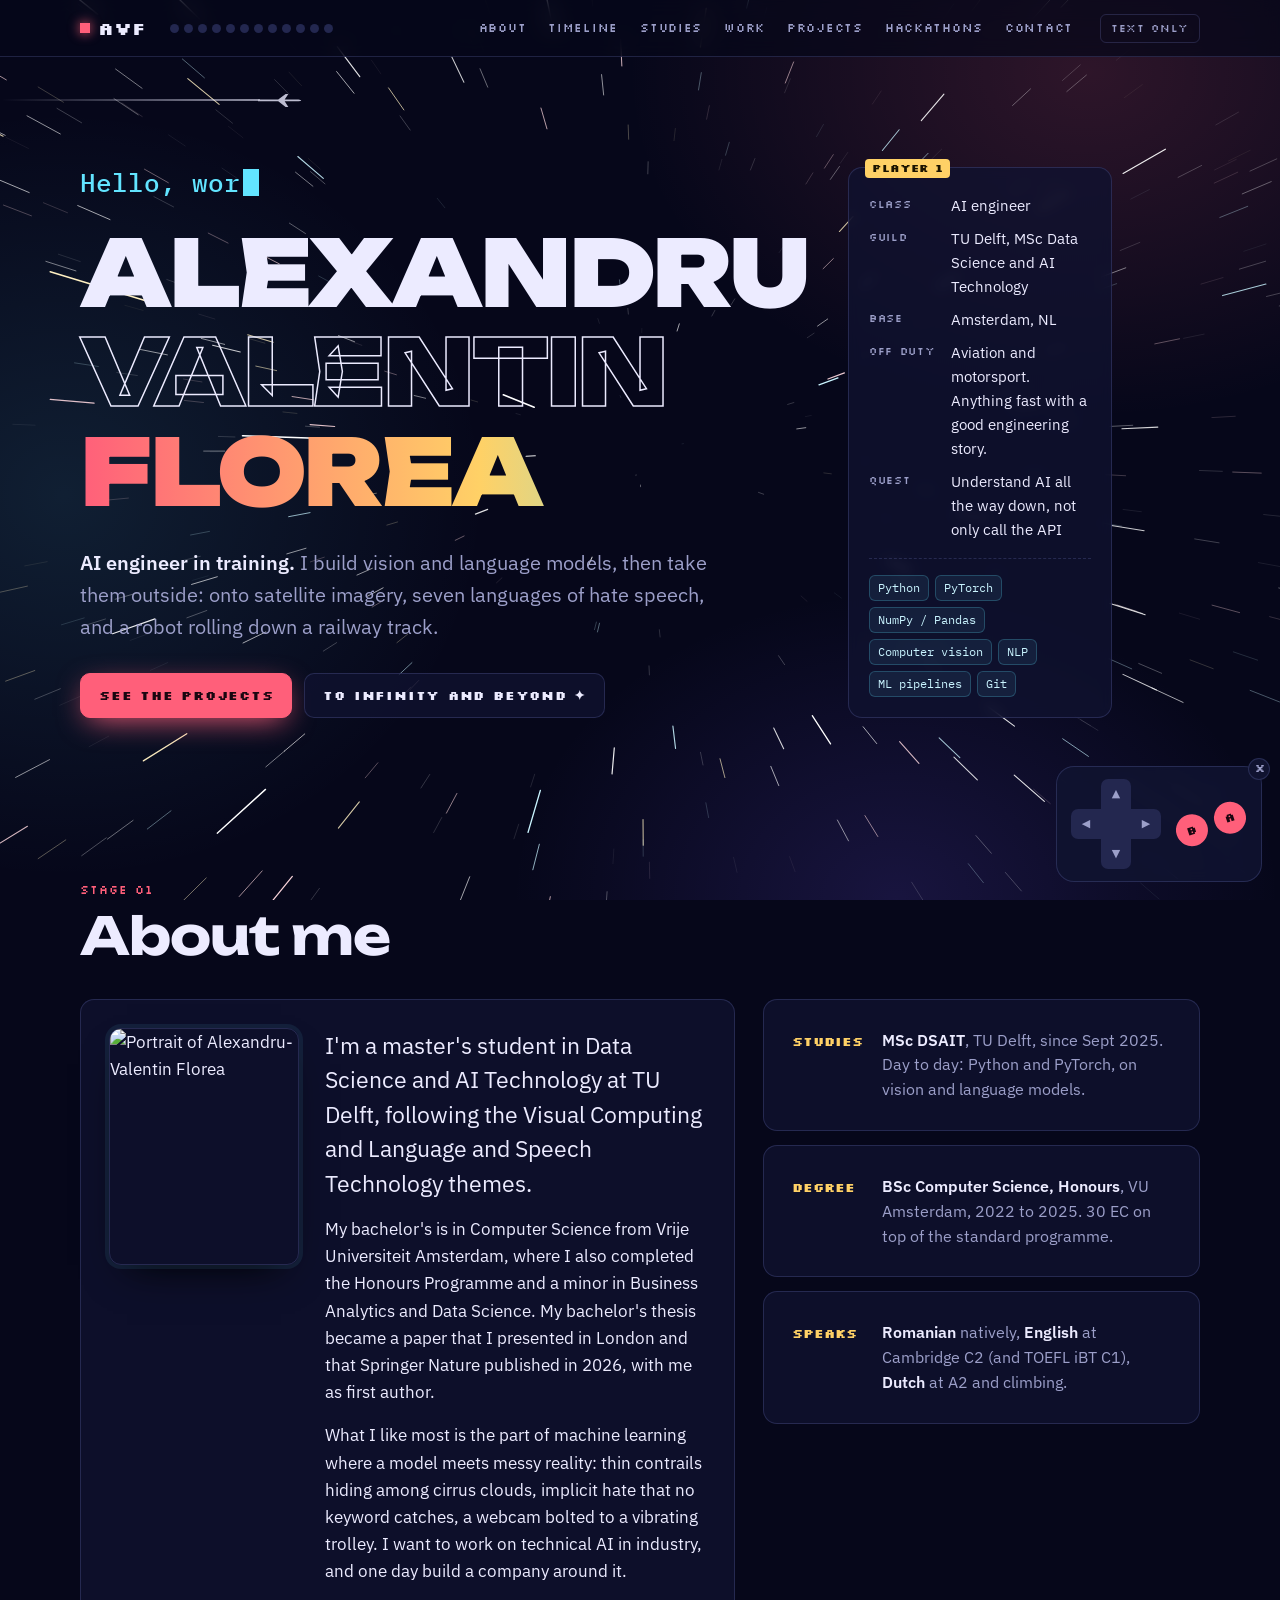
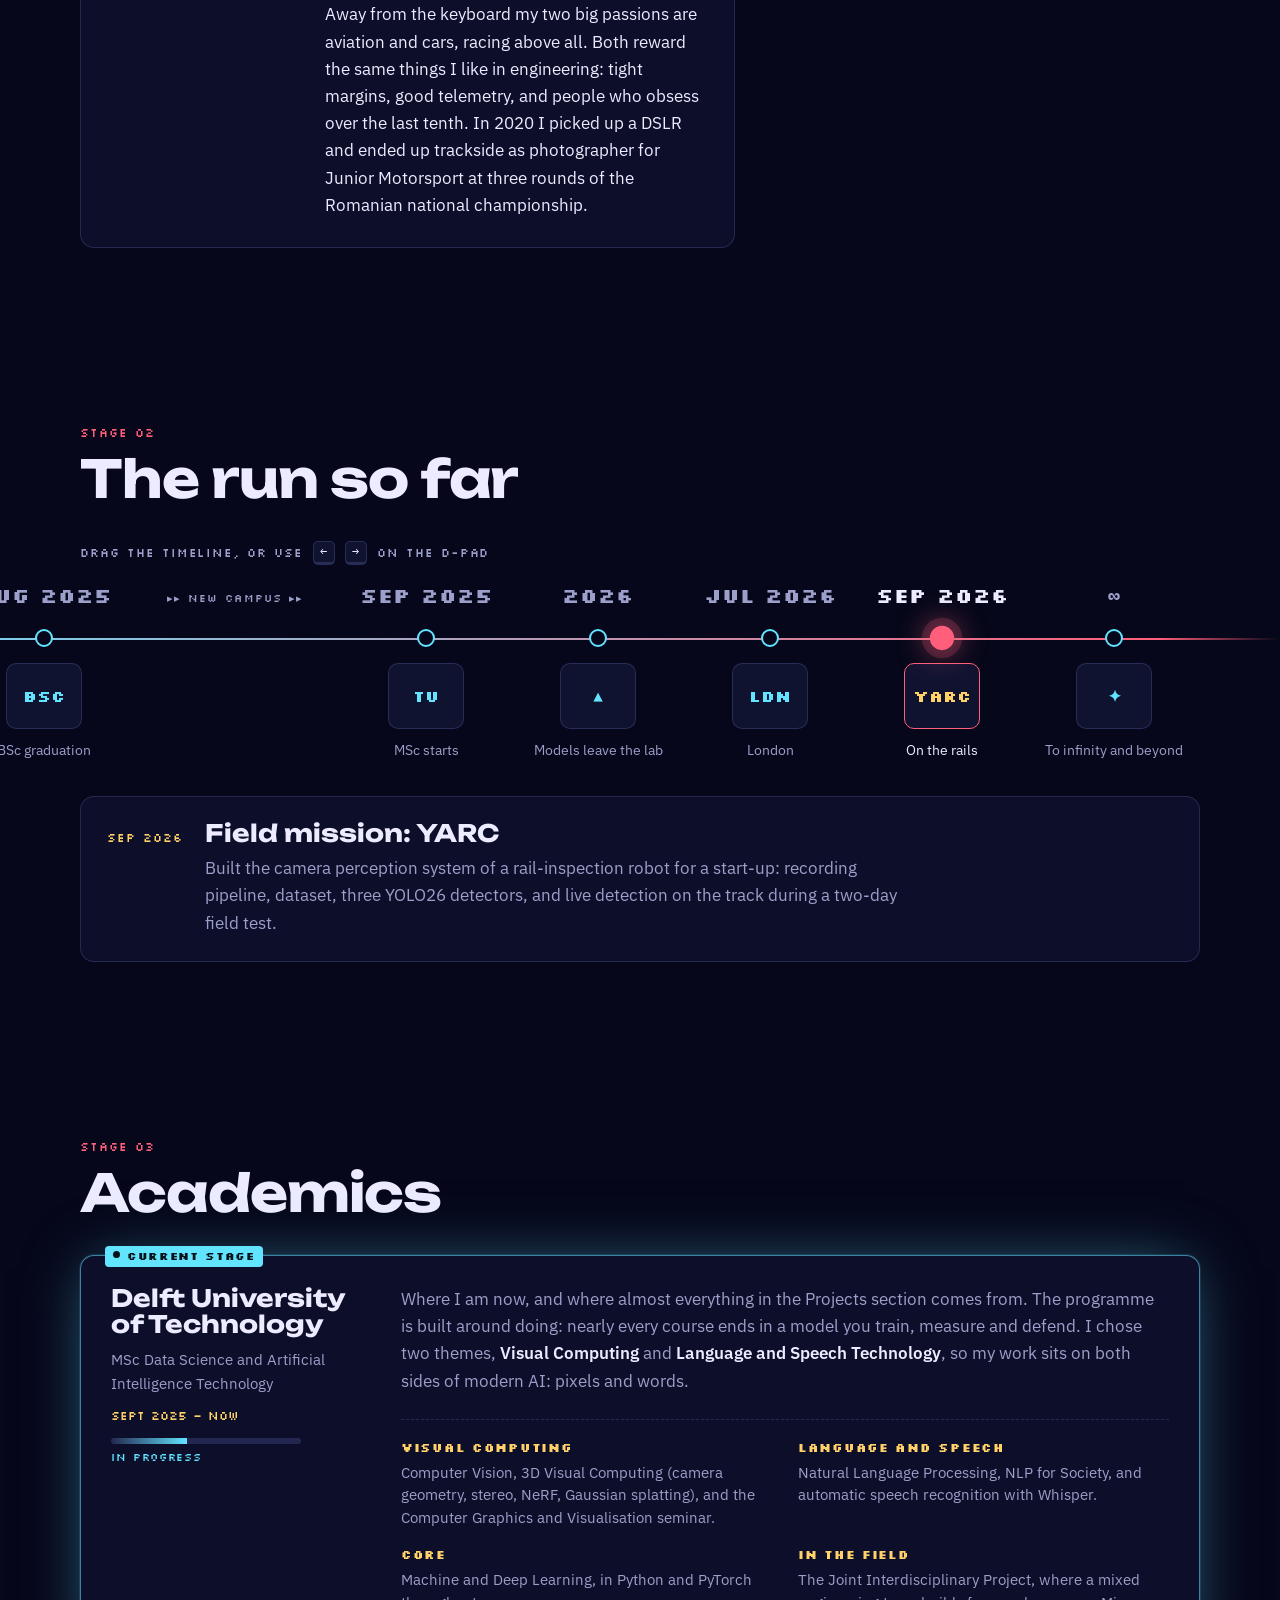
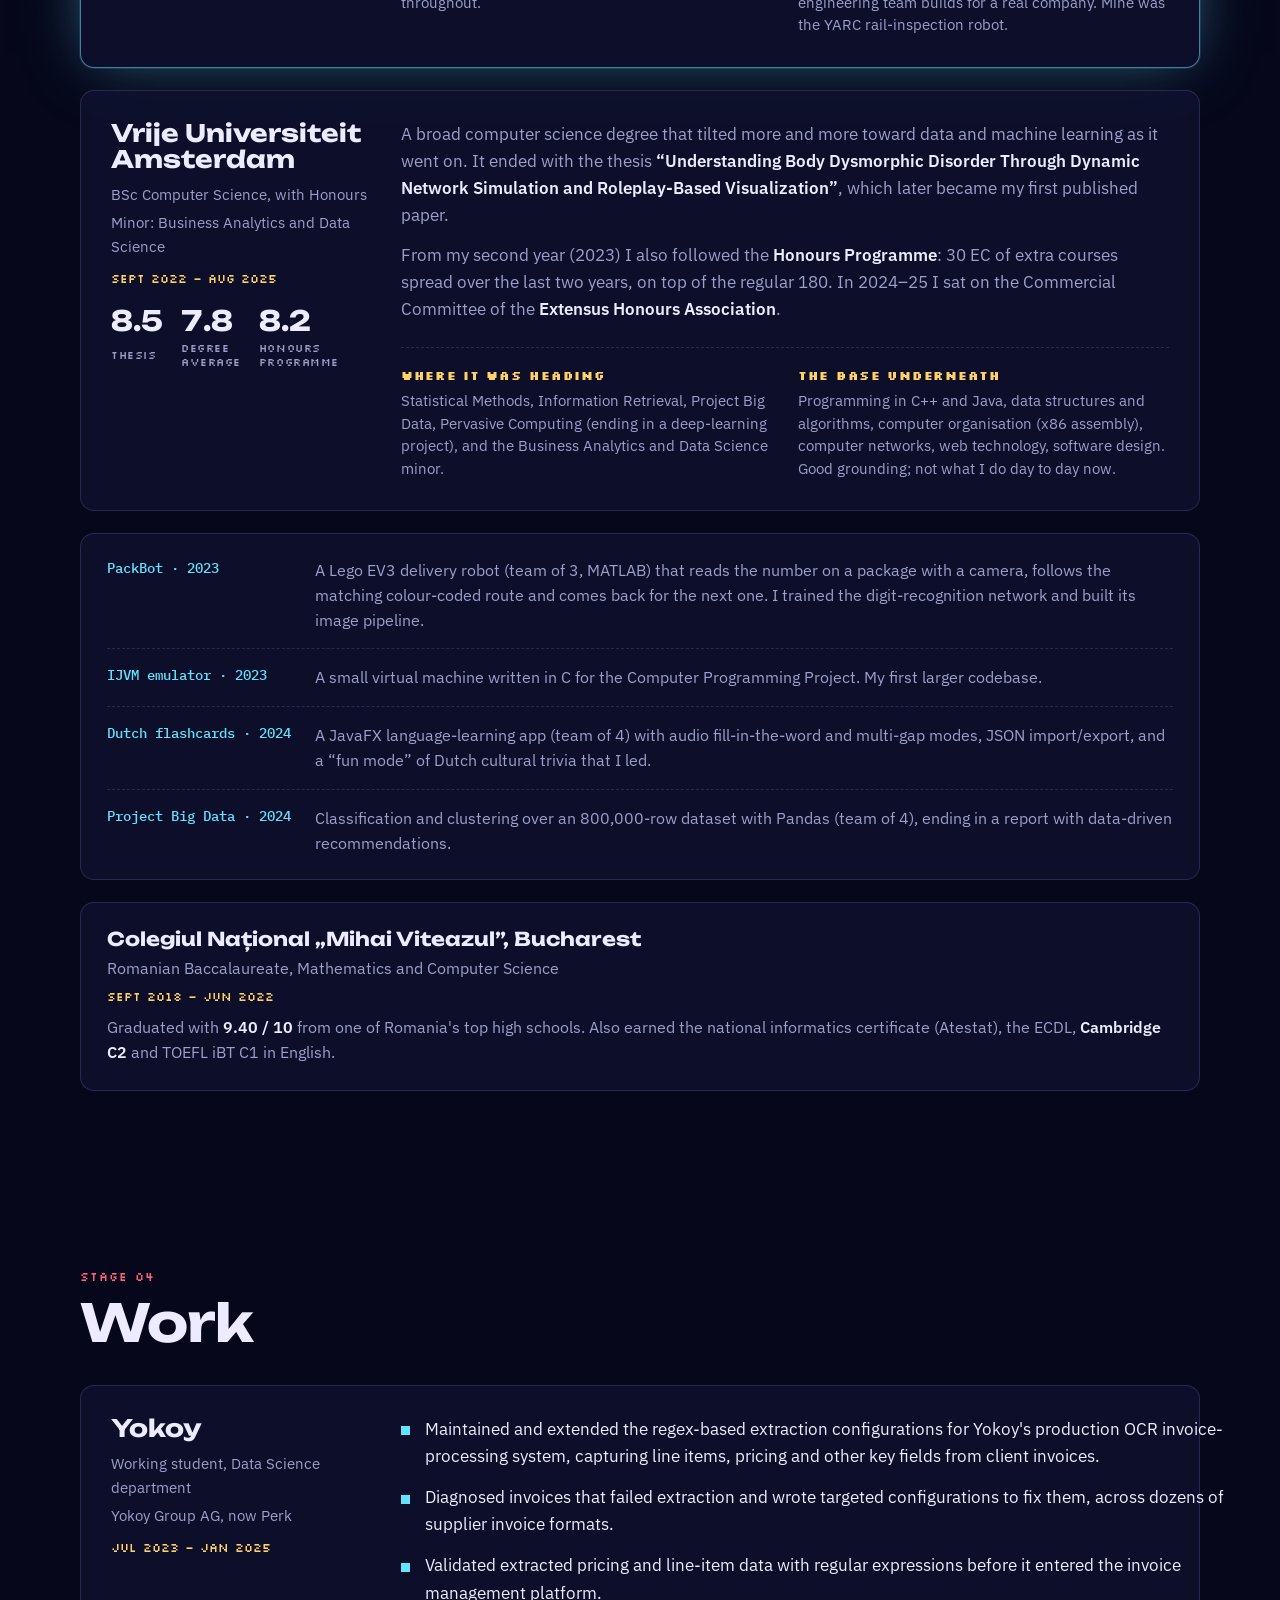
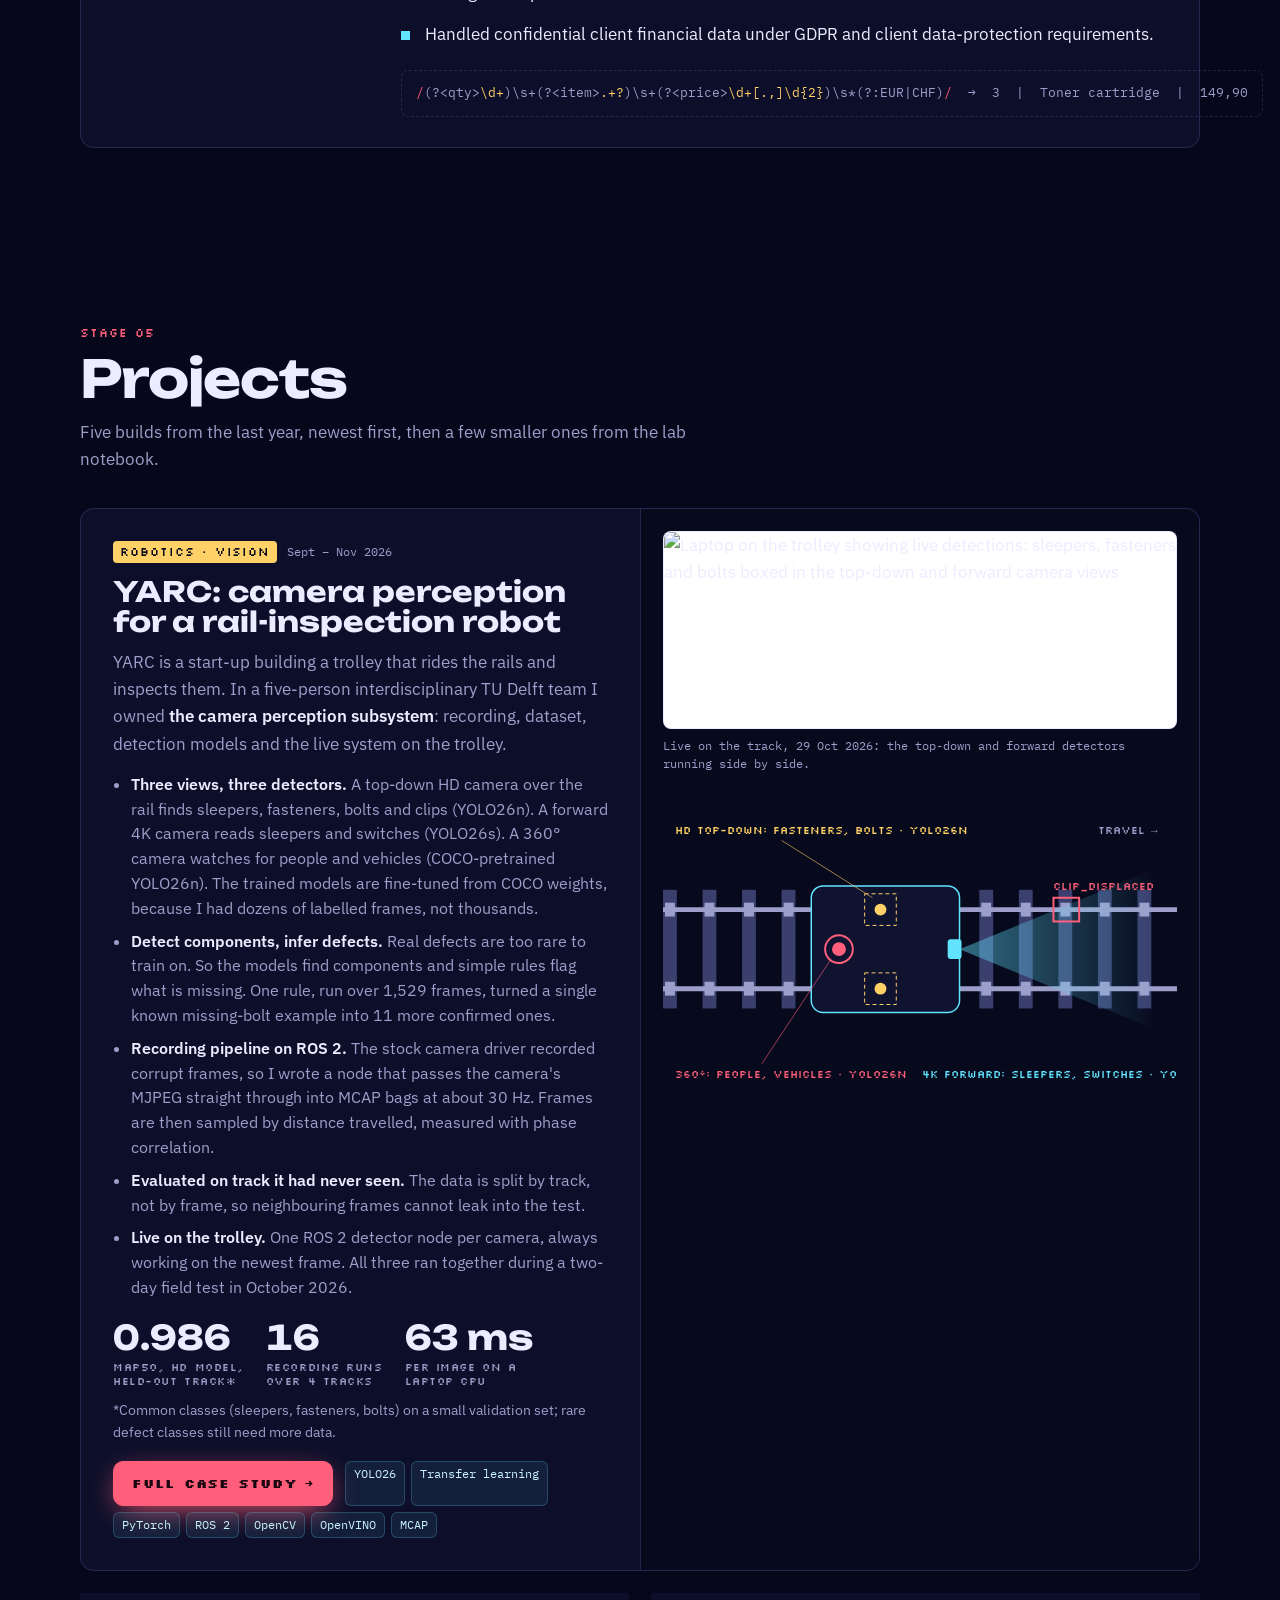
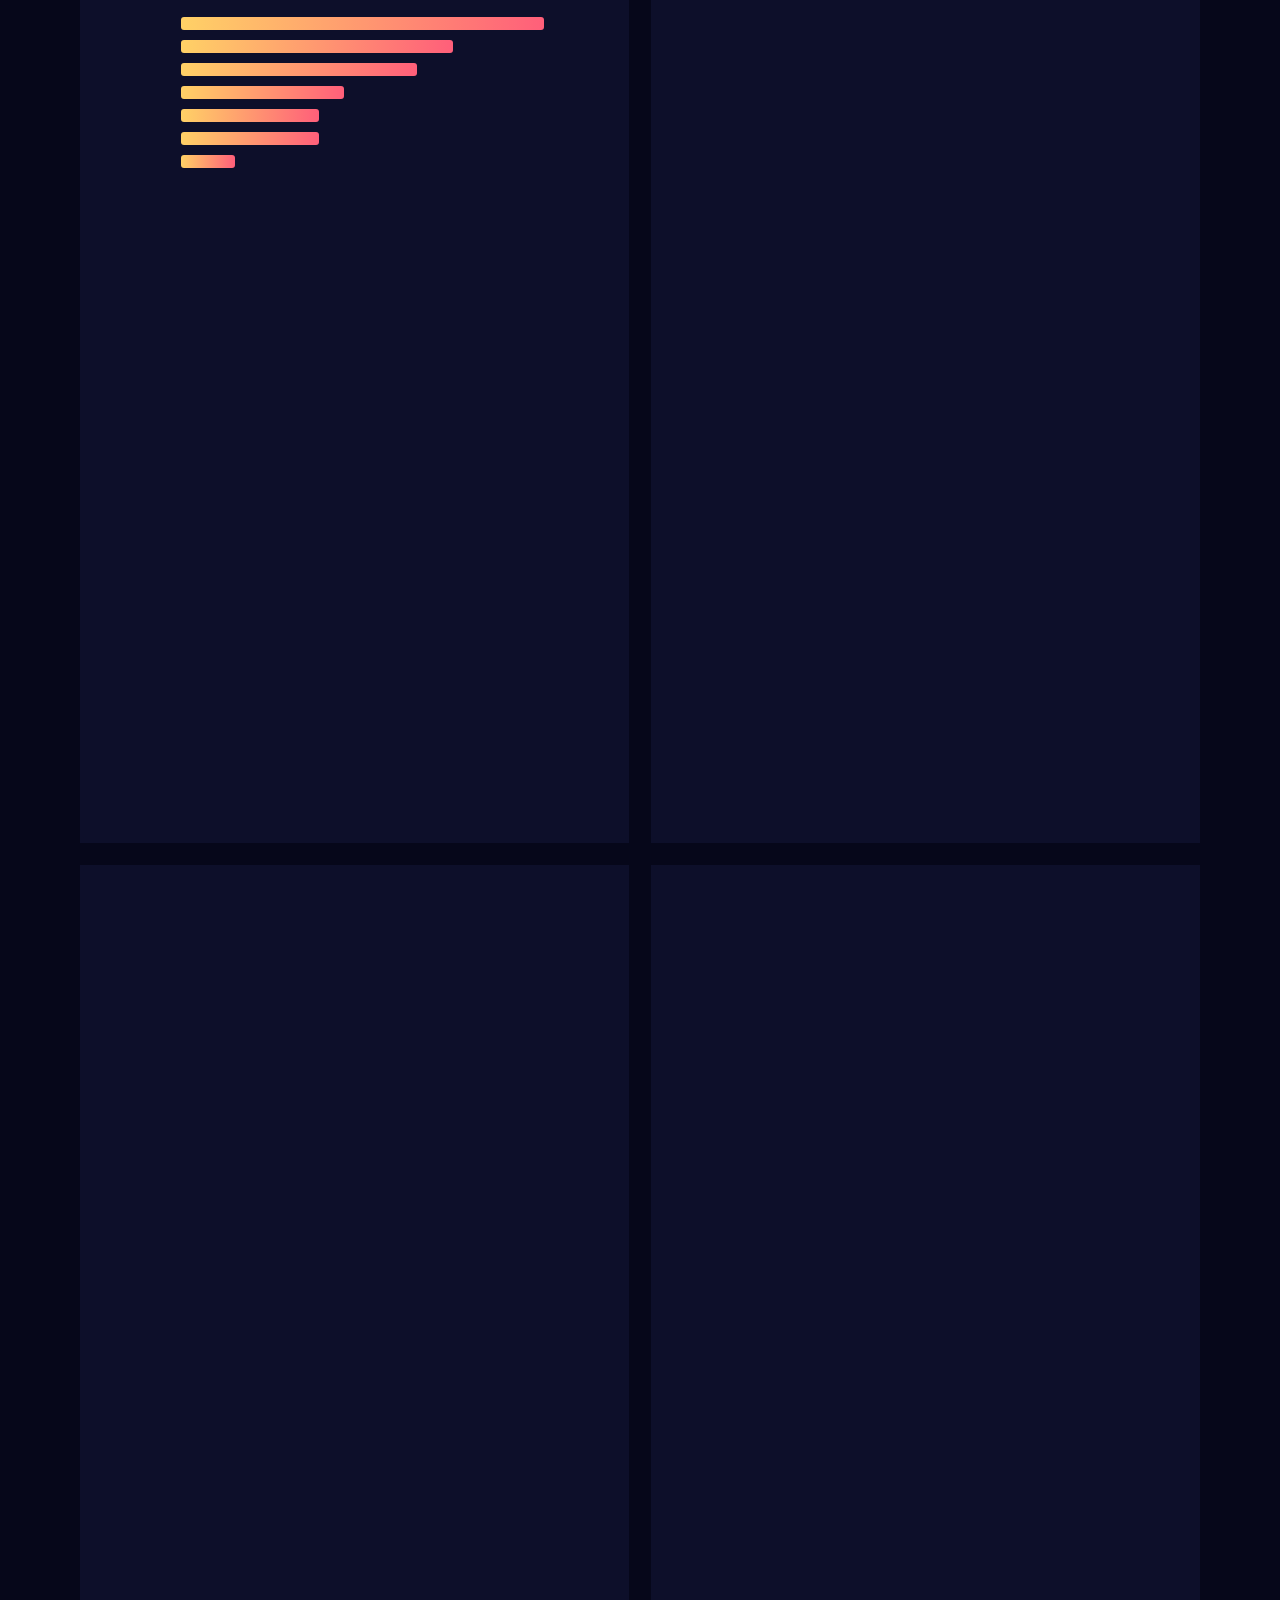
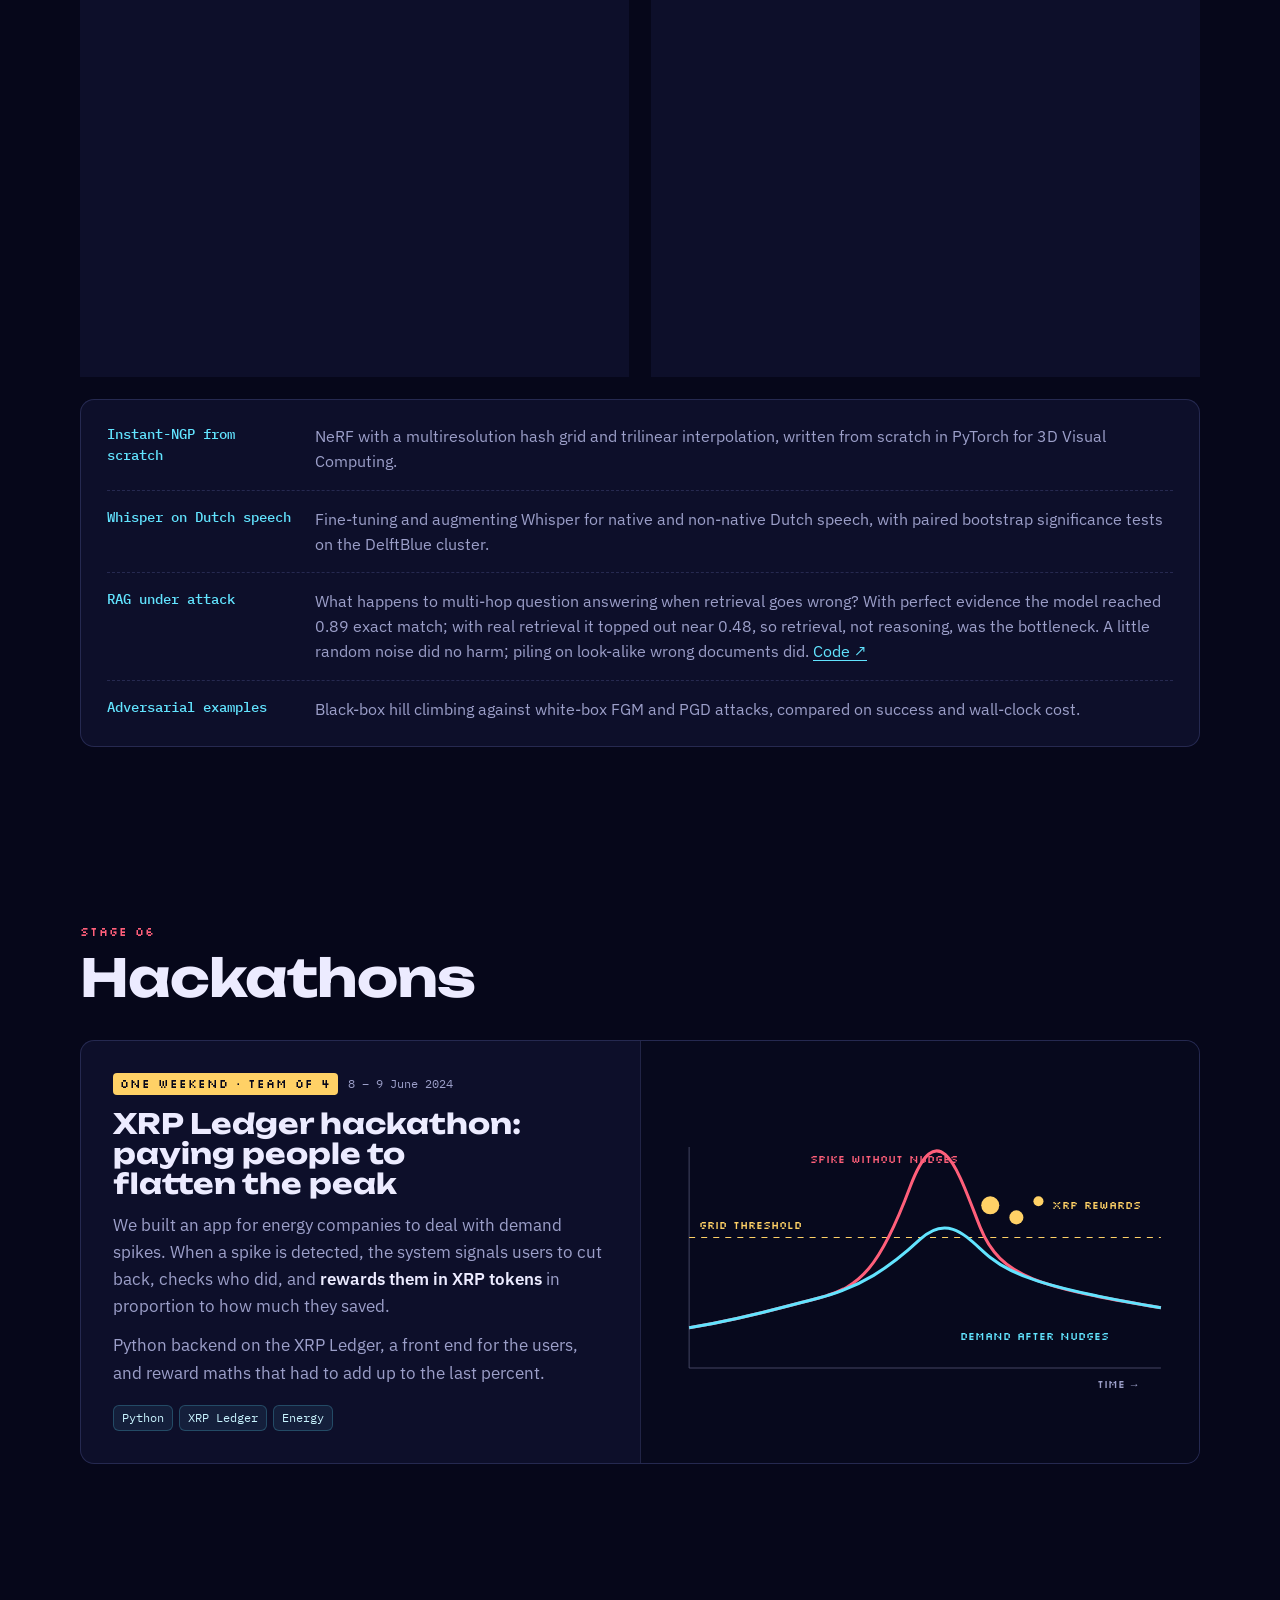
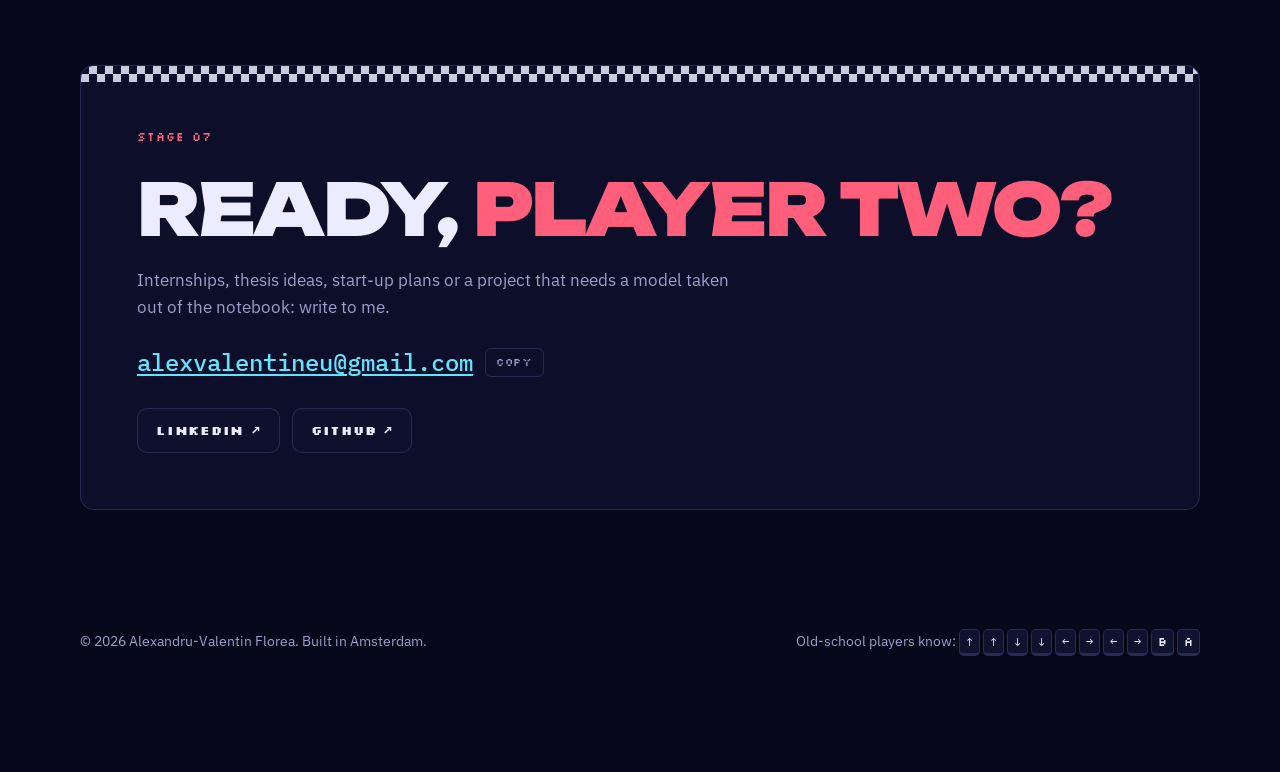
==== index.html @ 5ac7d368 "Add files via upload" ====
<!DOCTYPE html>
<html lang="en">
<head>
<meta charset="utf-8">
<meta name="viewport" content="width=device-width, initial-scale=1">
<title>Alexandru-Valentin Florea</title>
<meta name="description" content="Alexandru-Valentin Florea, AI engineer. MSc Data Science and AI Technology at TU Delft. Computer vision, NLP and robot perception projects.">
<link rel="preconnect" href="https://fonts.googleapis.com">
<link rel="preconnect" href="https://fonts.gstatic.com" crossorigin>
<link href="https://fonts.googleapis.com/css2?family=IBM+Plex+Mono:wght@400;500&family=IBM+Plex+Sans:wght@400;500;600&family=Silkscreen:wght@400;700&family=Unbounded:wght@500;700;900&display=swap" rel="stylesheet">
<link rel="stylesheet" href="style.css">
</head>
<body>
<canvas id="sky" aria-hidden="true"></canvas>

<div class="boot" id="boot" aria-hidden="true"><pre id="bootlog"></pre><div class="skip hud">press any key to skip</div></div>

<div class="warpchip" role="status"><span>Warp engaged</span><button id="warpOff" aria-label="Stop the warp effect">X</button></div>

<header class="nav">
  <div class="wrap">
    <a class="logo" href="#top"><i></i>AVF</a>
    <div class="rev" id="rev" aria-hidden="true" title="Scroll progress"><i></i><i></i><i></i><i></i><i></i><i></i><i></i><i></i><i></i><i></i><i></i><i></i></div>
    <nav aria-label="Sections">
      <a href="#about">About</a><a href="#timeline">Timeline</a><a href="#studies">Studies</a><a href="#work">Work</a><a href="#projects">Projects</a><a href="#hackathons">Hackathons</a><a href="#contact">Contact</a>
    </nav>
    <button class="chip" id="plainBtn" aria-pressed="false">Text only</button>
  </div>
</header>

<main id="top">
<section class="hero" id="start">
  <div class="fly" aria-hidden="true"><i></i><svg viewBox="0 0 50 14"><path d="M0 6h22l8-6h3l-4 6h15q6 1 0 2H29l4 6h-3l-8-6H0z"/></svg></div>
  <div class="wrap">
    <div>
      <p class="hello" aria-label="Hello, guest!"><span id="typed">Hello, guest!</span><span class="caret" aria-hidden="true"></span></p>
      <h1><span>Alexandru</span><span class="l2">Valentin</span><span class="l3">Florea</span></h1>
      <p class="lede"><b>AI engineer in training.</b> I build vision and language models, then take them outside: onto satellite imagery, seven languages of hate speech, and a robot rolling down a railway track.</p>
      <div class="cta">
        <a class="btn go" href="#projects">See the projects</a>
        <button class="btn" id="warpBtn">To infinity and beyond ✦</button>
      </div>
    </div>
    <aside class="card-id" aria-label="Quick facts">
      <dl>
        <dt>Class</dt><dd>AI engineer</dd>
        <dt>Guild</dt><dd>TU Delft, MSc Data Science and AI Technology</dd>
        <dt>Base</dt><dd>Amsterdam, NL</dd>
        <dt>Off duty</dt><dd>Aviation and motorsport. Anything fast with a good engineering story.</dd>
        <dt>Quest</dt><dd>Understand AI all the way down, not only call the API</dd>
      </dl>
      <div class="inv" aria-label="Skills">
        <span class="tag">Python</span><span class="tag">PyTorch</span><span class="tag">NumPy / Pandas</span><span class="tag">Computer vision</span><span class="tag">NLP</span><span class="tag">ML pipelines</span><span class="tag">Git</span>
      </div>
    </aside>
  </div>
</section>

<section id="about">
  <div class="wrap">
    <div class="head"><span class="hud">Stage 01</span><h2>About me</h2></div>
    <div class="about">
      <div class="panel bio">
        <img class="me" alt="Portrait of Alexandru-Valentin Florea" width="480" height="600" src="img/me.jpg">
        <div>
        <p class="big">I'm a master's student in Data Science and AI Technology at TU Delft, following the Visual Computing and Language and Speech Technology themes.</p>
        <p>My bachelor's is in Computer Science from Vrije Universiteit Amsterdam, where I also completed the Honours Programme and a minor in Business Analytics and Data Science. My bachelor's thesis became a paper that I presented in London and that Springer Nature published in 2026, with me as first author.</p>
        <p>What I like most is the part of machine learning where a model meets messy reality: thin contrails hiding among cirrus clouds, implicit hate that no keyword catches, a webcam bolted to a vibrating trolley. I want to work on technical AI in industry, and one day build a company around it.</p>
        <p>Away from the keyboard my two big passions are aviation and cars, racing above all. Both reward the same things I like in engineering: tight margins, good telemetry, and people who obsess over the last tenth. In 2020 I picked up a DSLR and ended up trackside as photographer for Junior Motorsport at three rounds of the Romanian national championship.</p>
        </div>
      </div>
      <div class="facts">
        <div class="panel fact"><b>Studies</b><span><strong>MSc DSAIT</strong>, TU Delft, since Sept 2025. Day to day: Python and PyTorch, on vision and language models.</span></div>
        <div class="panel fact"><b>Degree</b><span><strong>BSc Computer Science, Honours</strong>, VU Amsterdam, 2022 to 2025. 30 EC on top of the standard programme.</span></div>
        <div class="panel fact"><b>Speaks</b><span><strong>Romanian</strong> natively, <strong>English</strong> at Cambridge C2 (and TOEFL iBT C1), <strong>Dutch</strong> at A2 and climbing.</span></div>
      </div>
    </div>
  </div>
</section>

<section id="timeline">
  <div class="wrap">
    <div class="head"><span class="hud">Stage 02</span><h2>The run so far</h2></div>
    <div class="tl-hint hud"><span>Drag the timeline, or use</span><kbd>←</kbd><kbd>→</kbd><span>on the d-pad</span></div>
  </div>
  <div class="tl-scroll" id="tlScroll" tabindex="0" aria-label="Timeline, scrolls sideways"><div class="tl-track" id="tlTrack"></div></div>
  <div class="wrap"><div class="panel stage" id="stage" aria-live="polite"></div></div>
</section>

<section id="studies">
  <div class="wrap">
    <div class="head"><span class="hud">Stage 03</span><h2>Academics</h2></div>
    <article class="panel job edu now">
      <div>
        <h3>Delft University of Technology</h3>
        <div class="meta"><span>MSc Data Science and Artificial Intelligence Technology</span></div>
        <span class="when">Sept 2025 – now</span>
      <div class="loadbar" aria-hidden="true"><i></i></div><span class="loadnote">In progress</span>
      </div>
      <div>
        <p class="t">Where I am now, and where almost everything in the Projects section comes from. The programme is built around doing: nearly every course ends in a model you train, measure and defend. I chose two themes, <b>Visual Computing</b> and <b>Language and Speech Technology</b>, so my work sits on both sides of modern AI: pixels and words.</p>
        <div class="courses">
          <div><h4>Visual computing</h4><p>Computer Vision, 3D Visual Computing (camera geometry, stereo, NeRF, Gaussian splatting), and the Computer Graphics and Visualisation seminar.</p></div>
          <div><h4>Language and speech</h4><p>Natural Language Processing, NLP for Society, and automatic speech recognition with Whisper.</p></div>
          <div><h4>Core</h4><p>Machine and Deep Learning, in Python and PyTorch throughout.</p></div>
          <div><h4>In the field</h4><p>The Joint Interdisciplinary Project, where a mixed engineering team builds for a real company. Mine was the YARC rail-inspection robot.</p></div>
        </div>
      </div>
    </article>
    <article class="panel job edu" style="margin-top:22px">
      <div>
        <h3>Vrije Universiteit Amsterdam</h3>
        <div class="meta"><span>BSc Computer Science, with Honours</span><span>Minor: Business Analytics and Data Science</span></div>
        <span class="when">Sept 2022 – Aug 2025</span>
        <div class="nums"><div><b>8.5</b><span>thesis</span></div><div><b>7.8</b><span>degree<br>average</span></div><div><b>8.2</b><span>honours<br>programme</span></div></div>
      </div>
      <div>
        <p class="t">A broad computer science degree that tilted more and more toward data and machine learning as it went on. It ended with the thesis <b>“Understanding Body Dysmorphic Disorder Through Dynamic Network Simulation and Roleplay-Based Visualization”</b>, which later became my first published paper.</p>
        <p class="t">From my second year (2023) I also followed the <b>Honours Programme</b>: 30 EC of extra courses spread over the last two years, on top of the regular 180. In 2024–25 I sat on the Commercial Committee of the <b>Extensus Honours Association</b>.</p>
        <div class="courses">
          <div><h4>Where it was heading</h4><p>Statistical Methods, Information Retrieval, Project Big Data, Pervasive Computing (ending in a deep-learning project), and the Business Analytics and Data Science minor.</p></div>
          <div><h4>The base underneath</h4><p>Programming in C++ and Java, data structures and algorithms, computer organisation (x86 assembly), computer networks, web technology, software design. Good grounding; not what I do day to day now.</p></div>
        </div>
      </div>
    </article>
    <div class="panel log" aria-label="Built at VU">
      <div><b>PackBot · 2023</b><span>A Lego EV3 delivery robot (team of 3, MATLAB) that reads the number on a package with a camera, follows the matching colour-coded route and comes back for the next one. I trained the digit-recognition network and built its image pipeline.</span></div>
      <div><b>IJVM emulator · 2023</b><span>A small virtual machine written in C for the Computer Programming Project. My first larger codebase.</span></div>
      <div><b>Dutch flashcards · 2024</b><span>A JavaFX language-learning app (team of 4) with audio fill-in-the-word and multi-gap modes, JSON import/export, and a “fun mode” of Dutch cultural trivia that I led.</span></div>
      <div><b>Project Big Data · 2024</b><span>Classification and clustering over an 800,000-row dataset with Pandas (team of 4), ending in a report with data-driven recommendations.</span></div>
    </div>
    <div class="panel school" style="margin-top:22px"><h3>Colegiul Național „Mihai Viteazul”, Bucharest</h3><p>Romanian Baccalaureate, Mathematics and Computer Science</p><span class="when">Sept 2018 – Jun 2022</span><p>Graduated with <b>9.40 / 10</b> from one of Romania's top high schools. Also earned the national informatics certificate (Atestat), the ECDL, <b>Cambridge C2</b> and TOEFL iBT C1 in English.</p></div>
  </div>
</section>

<section id="work">
  <div class="wrap">
    <div class="head"><span class="hud">Stage 04</span><h2>Work</h2></div>
    <article class="panel job">
      <div>
        <h3>Yokoy</h3>
        <div class="meta"><span>Working student, Data Science department</span><span>Yokoy Group AG, now Perk</span></div>
        <span class="when">Jul 2023 – Jan 2025</span>
      </div>
      <div>
        <ul>
          <li>Maintained and extended the regex-based extraction configurations for Yokoy's production OCR invoice-processing system, capturing line items, pricing and other key fields from client invoices.</li>
          <li>Diagnosed invoices that failed extraction and wrote targeted configurations to fix them, across dozens of supplier invoice formats.</li>
          <li>Validated extracted pricing and line-item data with regular expressions before it entered the invoice management platform.</li>
          <li>Handled confidential client financial data under GDPR and client data-protection requirements.</li>
        </ul>
        <div class="rx" aria-hidden="true"><em>/</em>(?&lt;qty&gt;<u>\d+</u>)\s+(?&lt;item&gt;<u>.+?</u>)\s+(?&lt;price&gt;<u>\d+[.,]\d{2}</u>)\s*(?:EUR|CHF)<em>/</em> &nbsp;→&nbsp; 3 &nbsp;|&nbsp; Toner cartridge &nbsp;|&nbsp; 149,90</div>
      </div>
    </article>
  </div>
</section>

<section id="projects">
  <div class="wrap">
    <div class="head"><span class="hud">Stage 05</span><h2>Projects</h2><p class="sub">Five builds from the last year, newest first, then a few smaller ones from the lab notebook.</p></div>

    <article class="panel feature proj">
      <div class="txt">
        <div class="kicker"><span class="hud">Robotics · Vision</span><time>Sept – Nov 2026</time></div>
        <h3>YARC: camera perception for a rail-inspection robot</h3>
        <p>YARC is a start-up building a trolley that rides the rails and inspects them. In a five-person interdisciplinary TU Delft team I owned <b>the camera perception subsystem</b>: recording, dataset, detection models and the live system on the trolley.</p>
        <ul>
          <li><b>Three views, three detectors.</b> A top-down HD camera over the rail finds sleepers, fasteners, bolts and clips (YOLO26n). A forward 4K camera reads sleepers and switches (YOLO26s). A 360° camera watches for people and vehicles (COCO-pretrained YOLO26n). The trained models are fine-tuned from COCO weights, because I had dozens of labelled frames, not thousands.</li>
          <li><b>Detect components, infer defects.</b> Real defects are too rare to train on. So the models find components and simple rules flag what is missing. One rule, run over 1,529 frames, turned a single known missing-bolt example into 11 more confirmed ones.</li>
          <li><b>Recording pipeline on ROS 2.</b> The stock camera driver recorded corrupt frames, so I wrote a node that passes the camera's MJPEG straight through into MCAP bags at about 30 Hz. Frames are then sampled by distance travelled, measured with phase correlation.</li>
          <li><b>Evaluated on track it had never seen.</b> The data is split by track, not by frame, so neighbouring frames cannot leak into the test.</li>
          <li><b>Live on the trolley.</b> One ROS 2 detector node per camera, always working on the newest frame. All three ran together during a two-day field test in October 2026.</li>
        </ul>
        <div class="nums"><div><b>0.986</b><span>mAP50, HD model,<br>held-out track*</span></div><div><b>16</b><span>recording runs<br>over 4 tracks</span></div><div><b>63 ms</b><span>per image on a<br>laptop CPU</span></div></div>
        <p style="font-size:13.5px;margin-top:12px">*Common classes (sleepers, fasteners, bolts) on a small validation set; rare defect classes still need more data.</p>
        <div class="tags"><a class="btn go" href="yarc.html" style="margin-right:6px">Full case study →</a><span class="tag">YOLO26</span><span class="tag">Transfer learning</span><span class="tag">PyTorch</span><span class="tag">ROS 2</span><span class="tag">OpenCV</span><span class="tag">OpenVINO</span><span class="tag">MCAP</span></div>
      </div>
      <div class="viz stack">
        <figure><img class="shot" data-zoom src="img/yarc-laptop.jpg" width="1400" height="536" alt="Laptop on the trolley showing live detections: sleepers, fasteners and bolts boxed in the top-down and forward camera views"><figcaption>Live on the track, 29 Oct 2026: the top-down and forward detectors running side by side.</figcaption></figure>
        <svg viewBox="0 0 520 320" role="img" aria-label="Top-down diagram of the trolley on the rails with the fields of view of its four cameras">
          <defs><clipPath id="clipR"><rect x="0" y="60" width="520" height="200"/></clipPath>
          <linearGradient id="cone" x1="0" x2="1"><stop offset="0" stop-color="#62e4ff" stop-opacity=".45"/><stop offset="1" stop-color="#62e4ff" stop-opacity="0"/></linearGradient></defs>
          <g clip-path="url(#clipR)"><g class="sleepers" id="sleepers"></g></g>
          <path d="M0 120H520M0 200H520" stroke="#9c9fc9" stroke-width="5"/>
          <path d="M300 160 L500 78 L500 242Z" fill="url(#cone)"/>
          <rect x="150" y="96" width="150" height="128" rx="12" fill="#101330" stroke="#62e4ff" stroke-width="1.5"/>
          <rect x="204" y="104" width="32" height="32" fill="none" stroke="#ffd166" stroke-dasharray="4 3"/>
          <rect x="204" y="184" width="32" height="32" fill="none" stroke="#ffd166" stroke-dasharray="4 3"/>
          <circle cx="220" cy="120" r="6" fill="#ffd166"/><circle cx="220" cy="200" r="6" fill="#ffd166"/>
          <circle cx="178" cy="160" r="14" fill="none" stroke="#ff5f7a" stroke-width="2" class="ping"/>
          <circle cx="178" cy="160" r="7" fill="#ff5f7a"/>
          <rect x="288" y="150" width="14" height="20" rx="3" fill="#62e4ff"/>
          <rect x="395" y="108" width="26" height="24" fill="none" stroke="#ff5f7a" stroke-width="2" class="det"/>
          <g font-family="Silkscreen,monospace" font-size="11" fill="#ecebff">
            <text x="395" y="100" fill="#ff5f7a">clip_displaced</text>
            <text x="262" y="290" fill="#62e4ff">4K forward: sleepers, switches · YOLO26s</text>
            <text x="12" y="44" fill="#ffd166">HD top-down: fasteners, bolts · YOLO26n</text>
            <text x="12" y="290" fill="#ff5f7a">360°: people, vehicles · YOLO26n</text>
            <text x="440" y="44" fill="#9c9fc9">travel →</text>
          </g>
          <path d="M120 50 L212 108" stroke="#ffd166" stroke-width="1" opacity=".6"/>
          <path d="M100 276 L170 170" stroke="#ff5f7a" stroke-width="1" opacity=".6"/>
        </svg>
      </div>
    </article>

    <div class="grid">
      <article class="panel card proj">
        <div class="viz auto"><div class="gapbars">
          <div class="bar"><span>German</span><i style="width:100%"></i><b>0.60</b></div><div class="bar"><span>Chinese</span><i style="width:75%"></i><b>0.45</b></div><div class="bar"><span>English</span><i style="width:65%"></i><b>0.39</b></div><div class="bar"><span>Arabic</span><i style="width:45%"></i><b>0.27</b></div><div class="bar"><span>French</span><i style="width:38%"></i><b>0.23</b></div><div class="bar"><span>Spanish</span><i style="width:38%"></i><b>0.23</b></div><div class="bar"><span>Hindi</span><i style="width:15%"></i><b>0.09</b></div>
          <small>F1 lost on implicit hate, per language (explicit minus implicit, fine-tuned XLM-RoBERTa, MultiHateCheck)</small>
        </div></div>
        <div class="txt">
          <div class="kicker"><span class="hud">NLP</span><time>Apr – Jun 2026</time></div>
          <h3>Multilingual hate speech detection</h3>
          <p>How much harder is <b>implicit</b> hate to catch than explicit hate, and does it depend on the language and the kind of model? In a team of four we built an end-to-end pipeline (a YAML-configured CLI for data preparation, synthetic data, training and evaluation). I owned the encoder: XLM-RoBERTa fine-tuned on a 28,970-sample corpus in 7 languages.</p>
          <p>The encoder drops from 0.85 to 0.53 F1 on implicit hate (p &lt; 0.001), worst in German. Few-shot Aya-23, Llama-3-8B and Mistral-7B showed a gap of at most 0.01 on the same benchmark, and adding explanations to the prompt barely helped.</p>
          <div class="nums"><div><b>0.32</b><span>F1 gap,<br>encoder</span></div><div><b>≤ 0.01</b><span>F1 gap,<br>few-shot LLMs</span></div><div><b>7</b><span>languages</span></div></div>
          <div class="tags"><span class="tag">XLM-RoBERTa</span><span class="tag">Hugging Face</span><span class="tag">PyTorch</span><span class="tag">LLM evaluation</span></div>
        </div>
      </article>

      <article class="panel card proj">
        <div class="viz">
          <svg viewBox="0 0 400 170" preserveAspectRatio="xMidYMid slice" role="img" aria-label="Illustration of thin contrails among clouds with the predicted mask drawn over them">
            <defs><filter id="blur"><feGaussianBlur stdDeviation="14"/></filter></defs>
            <rect width="400" height="170" fill="#0b1638"/>
            <g filter="url(#blur)" opacity=".75"><ellipse cx="80" cy="50" rx="90" ry="34" fill="#c05a3a"/><ellipse cx="300" cy="120" rx="120" ry="40" fill="#7a3fa0"/><ellipse cx="220" cy="30" rx="70" ry="22" fill="#2f7f8f"/></g>
            <g stroke="#e8f0ff" stroke-width="1.2" opacity=".55"><path d="M30 140 L190 40"/><path d="M150 160 L360 70"/><path d="M240 20 L390 50"/></g>
            <g stroke="#ff5f7a" stroke-width="4" stroke-linecap="round" opacity=".9"><path class="mask" d="M30 140 L190 40"/><path class="mask" d="M150 160 L360 70"/><path class="mask" d="M240 20 L390 50"/></g>
            <text x="12" y="20" font-family="Silkscreen,monospace" font-size="10" fill="#ecebff">Illustration: contrails and predicted mask</text>
          </svg>
        </div>
        <div class="txt">
          <div class="kicker"><span class="hud">Computer vision</span><time>Feb – Apr 2026</time></div>
          <h3>Contrail segmentation from orbit</h3>
          <p>A PyTorch segmentation pipeline that finds climate-warming aircraft contrails in GOES-16 satellite imagery, where they are thin, rare and easy to confuse with cirrus. As an aviation fan, this one was personal. With a team of three I compared U-Net variants (ConvNeXt encoders, attention gates, lightweight maskers) against a <b>100:1 pixel imbalance</b>.</p>
          <div class="nums"><div><b>0.704</b><span>test Dice,<br>masked ResNet-152</span></div><div><b>2,400</b><span>balanced<br>256×256 tiles</span></div></div>
          <div class="tags"><a class="tag" href="https://hackmd.io/@VV3yr8-_SEO-g-kxwECVKg/B1rwgEKoWx" target="_blank" rel="noopener">Team blog post ↗</a><span class="tag">PyTorch Lightning</span><span class="tag">U-Net</span><span class="tag">Hydra</span><span class="tag">W&amp;B</span></div>
        </div>
      </article>

      <article class="panel card proj">
        <div class="viz">
          <svg viewBox="0 0 400 170" role="img" aria-label="Three-layer adaptive network diagram">
            <g stroke="#62e4ff" stroke-width="1.2" class="edge" opacity=".7">
              <path d="M70 135 L150 135 M150 135 L240 135 M240 135 L330 135 M70 135 L150 85 M150 135 L240 85 M240 135 L330 85 M150 85 L240 35 M240 85 L240 35 M330 85 L240 35 M150 85 L150 135 M240 85 L240 135"/>
            </g>
            <g fill="#101330" stroke-width="2">
              <g stroke="#62e4ff"><circle cx="70" cy="135" r="11"/><circle cx="150" cy="135" r="11"/><circle cx="240" cy="135" r="11"/><circle cx="330" cy="135" r="11"/></g>
              <g stroke="#ffd166"><circle cx="150" cy="85" r="10"/><circle cx="240" cy="85" r="10"/><circle cx="330" cy="85" r="10"/></g>
              <g stroke="#ff5f7a"><circle cx="240" cy="35" r="10"/></g>
            </g>
            <g font-family="Silkscreen,monospace" font-size="10"><text x="10" y="160" fill="#62e4ff">states</text><text x="10" y="89" fill="#ffd166">learning</text><text x="10" y="39" fill="#ff5f7a">control of learning</text></g>
          </svg>
        </div>
        <div class="txt">
          <div class="kicker"><span class="hud">Research · Published</span><time>2025 – 2026</time></div>
          <h3>Simulating a disorder as an adaptive network</h3>
          <p>My bachelor's thesis at VU Amsterdam, now a paper: <i>Understanding Body Dysmorphic Disorder Through Dynamic Network Simulation and Roleplay-Based Visualization</i>. It models one episode in the life of a teenager, Ava, as a network of 37 states on three layers: mental states and behaviours, connections that strengthen with use (Hebbian learning), and a layer that controls how fast that learning happens.</p>
          <p>In simulation the symptoms escalate fast and almost in sync. Stronger self-control barely changes that, and a friend's well-meant reassurance ends up feeding the loop. I then retold the run as an AI-generated role-play video, so non-modellers can watch the cycle unfold.</p>
          <div class="figs"><figure><img class="shot" data-zoom src="img/bdd-simulation.jpg" width="910" height="483" alt="Simulation plot: most symptom curves rise steeply to their maximum early on, a second cluster follows later"><figcaption>One run: most states hit the ceiling early, the friend's states follow later.</figcaption></figure><figure><img class="shot" data-zoom src="img/bdd-model-full.jpg" width="763" height="1263" style="max-height:150px;object-fit:cover;object-position:top" alt="The full three-layer adaptive network model"><figcaption>The full three-layer model.</figcaption></figure></div>
          <p style="margin-top:14px">Presented at the <b>Computing Conference 2026 in London</b> and published by <b>Springer Nature</b> in <i>Intelligent Computing</i>, Volume 2. First author, with I.-D. Obada, R. M. Treur, S. C. F. Hendrikse and J. Treur.</p>
          <div class="cta" style="margin-top:18px"><a class="btn" href="https://www.youtube.com/watch?v=unoVlfvIvpE" target="_blank" rel="noopener">▶ Watch the AI-generated video</a></div>
          <div class="tags"><a class="tag" href="https://link.springer.com/book/10.1007/978-3-032-24807-7" target="_blank" rel="noopener">Springer proceedings ↗</a><span class="tag">Network-oriented modelling</span></div>
        </div>
      </article>

      <article class="panel card proj">
        <div class="viz real"><img class="shot" data-zoom data-full="img/snapline-full.jpg" src="img/snapline.jpg" width="999" height="412" alt="Screenshot of The Snap Line: a played duration dragged along a line of representable note values, with its rounding error shown below"></div>
        <div class="txt">
          <div class="kicker"><span class="hud">Visualisation</span><time>Spring 2026</time></div>
          <h3>The Snap Line</h3>
          <p>An interactive explainer for TU Delft's Computer Graphics and Visualisation seminar, built on the paper <i>Make the Unhearable Visible</i> (Heyen, Gleicher and Sedlmair, IEEE TVCG). It lets you play with how a performance's raw note lengths get quantised into durations that sheet music can represent. I wrote the duration-quantisation model; the page is plain JavaScript and SVG.</p>
          <div class="tags"><span class="tag">JavaScript</span><span class="tag">SVG</span><span class="tag">Music visualisation</span></div>
        </div>
      </article>
    </div>

    <div class="panel log" aria-label="Smaller builds">
      <div><b>Instant-NGP from scratch</b><span>NeRF with a multiresolution hash grid and trilinear interpolation, written from scratch in PyTorch for 3D Visual Computing.</span></div>
      <div><b>Whisper on Dutch speech</b><span>Fine-tuning and augmenting Whisper for native and non-native Dutch speech, with paired bootstrap significance tests on the DelftBlue cluster.</span></div>
      <div><b>RAG under attack</b><span>What happens to multi-hop question answering when retrieval goes wrong? With perfect evidence the model reached 0.89 exact match; with real retrieval it topped out near 0.48, so retrieval, not reasoning, was the bottleneck. A little random noise did no harm; piling on look-alike wrong documents did. <a href="https://github.com/CarThrottlefan/LLM_w_RAG_testing" target="_blank" rel="noopener">Code ↗</a></span></div>
      <div><b>Adversarial examples</b><span>Black-box hill climbing against white-box FGM and PGD attacks, compared on success and wall-clock cost.</span></div>
    </div>
  </div>
</section>

<section id="hackathons">
  <div class="wrap">
    <div class="head"><span class="hud">Stage 06</span><h2>Hackathons</h2></div>
    <article class="panel feature proj">
      <div class="txt">
        <div class="kicker"><span class="hud">One weekend · team of 4</span><time>8 – 9 June 2024</time></div>
        <h3>XRP Ledger hackathon: paying people to flatten the peak</h3>
        <p>We built an app for energy companies to deal with demand spikes. When a spike is detected, the system signals users to cut back, checks who did, and <b>rewards them in XRP tokens</b> in proportion to how much they saved.</p>
        <p>Python backend on the XRP Ledger, a front end for the users, and reward maths that had to add up to the last percent.</p>
        <div class="tags"><span class="tag">Python</span><span class="tag">XRP Ledger</span><span class="tag">Energy</span></div>
      </div>
      <div class="viz">
        <svg viewBox="0 0 520 300" role="img" aria-label="Illustration: energy demand spikes above a threshold, users reduce usage and receive tokens">
          <path d="M30 250H500M30 250V30" stroke="#9c9fc9" stroke-opacity=".4"/>
          <path d="M30 120H500" stroke="#ffd166" stroke-dasharray="6 6"/>
          <path d="M30 210 C90 200 120 190 160 180 S220 150 250 70 S300 60 320 110 S380 170 500 190" fill="none" stroke="#ff5f7a" stroke-width="3" class="mask" style="stroke-dasharray:700;animation-name:draw7"/>
          <path d="M30 210 C90 200 120 190 160 180 S230 150 260 122 S310 124 330 140 S380 170 500 190" fill="none" stroke="#62e4ff" stroke-width="3"/>
          <g fill="#ffd166"><circle cx="330" cy="88" r="9" class="det"/><circle cx="356" cy="100" r="7"/><circle cx="378" cy="84" r="5" class="det"/></g>
          <g font-family="Silkscreen,monospace" font-size="11"><text x="40" y="112" fill="#ffd166">grid threshold</text><text x="150" y="46" fill="#ff5f7a">spike without nudges</text><text x="300" y="222" fill="#62e4ff">demand after nudges</text><text x="392" y="92" fill="#ffd166">XRP rewards</text><text x="436" y="270" fill="#9c9fc9">time →</text></g>
        </svg>
      </div>
    </article>
  </div>
</section>

<section id="contact">
  <div class="wrap">
    <div class="panel contact">
      <span class="hud" style="color:var(--coral)">Stage 07</span>
      <h2 style="margin-top:22px">Ready, <em>player two?</em></h2>
      <p class="sub" style="margin-top:18px">Internships, thesis ideas, start-up plans or a project that needs a model taken out of the notebook: write to me.</p>
      <div class="mail"><a href="mailto:alexvalentineu@gmail.com" id="mail">alexvalentineu@gmail.com</a><button class="chip" id="copyMail">Copy</button></div>
      <div class="cta">
        <a class="btn" href="https://www.linkedin.com/in/alexandru-valentin-florea/" target="_blank" rel="noopener">LinkedIn ↗</a>
        <a class="btn" href="https://github.com/CarThrottlefan" target="_blank" rel="noopener">GitHub ↗</a>
      </div>
    </div>
  </div>
</section>
</main>

<footer>
  <div class="wrap">
    <span>© 2026 Alexandru-Valentin Florea. Built in Amsterdam.</span>
    <span>Old-school players know: <kbd>↑</kbd> <kbd>↑</kbd> <kbd>↓</kbd> <kbd>↓</kbd> <kbd>←</kbd> <kbd>→</kbd> <kbd>←</kbd> <kbd>→</kbd> <kbd>B</kbd> <kbd>A</kbd></span>
  </div>
</footer>

<div class="pad" id="pad" aria-label="Game pad navigation">
  <button class="x" id="padX" aria-label="Hide or show the game pad">X</button>
  <div class="dpad">
    <button class="u" data-k="ArrowUp" aria-label="Previous section">▲</button>
    <button class="l" data-k="ArrowLeft" aria-label="Earlier on the timeline">◀</button>
    <span class="m"></span>
    <button class="r" data-k="ArrowRight" aria-label="Later on the timeline">▶</button>
    <button class="d" data-k="ArrowDown" aria-label="Next section">▼</button>
  </div>
  <div class="ab"><button data-k="b" aria-label="B button">B</button><button data-k="a" aria-label="A button">A</button></div>
</div>

<div class="modal" id="cheat" role="dialog" aria-modal="true" aria-labelledby="cheatT">
  <div class="box">
    <h3 id="cheatT">Cheat code accepted</h3>
    <p>You unlocked the colouring game, a nod to a pixel-colouring pen I made years ago. Pick a colour and paint the rocket. <a id="penLink" href="#" target="_blank" rel="noopener" hidden>See the original on CodePen ↗</a></p>
    <canvas id="paint" width="320" height="320"></canvas>
    <div class="pal" id="pal"></div>
    <button class="btn" id="cheatClose">Back to the site</button>
  </div>
</div>

<div class="lb" id="lb" aria-hidden="true"><img alt=""></div>

<script>
/* ---------- things to edit ---------- */
const CONFIG={
  codepen:'https://codepen.io/CarThrottlefan/pen/oELwqa' // paste the URL of your CodePen colouring game here and the link in the cheat modal appears
};
const TIMELINE=[
  {y:'2003',ico:'★',nm:'New game',h:'Player one enters',p:'Born in 2003 and raised in Bucharest. Romanian is the first language pack installed.'},
  {gap:'▸▸ fast forward ▸▸'},
  {y:'2018',ico:'9.96',nm:'Middle school done',h:'Stage cleared: Școala Gimnazială 79, Bucharest',p:'Finished middle school with a 9.96 average and scored 9.48 in the Evaluarea Națională, the national exam that decides high school admission in Romania.'},
  {y:'2018',ico:'CNMV',nm:'High school',h:'Stage: Colegiul Național „Mihai Viteazul”, Bucharest',p:'Maths and computer science track at one of Romania’s top high schools. Along the way: the national informatics certificate, the ECDL, Cambridge C2 in English (2021) plus TOEFL iBT at C1, the debate team, and a first job fundraising for WWF.'},
  {y:'2020',ico:'◉',nm:'Trackside',h:'Side quest: motorsport photographer',p:'Lockdown bought time to learn a DSLR properly. It led to shooting three rounds of the Romanian national championship for Junior Motorsport.'},
  {y:'Jun 2022',ico:'9.40',nm:'High school done',h:'Stage cleared: Romanian Baccalaureate',p:'Graduated from Colegiul Național „Mihai Viteazul” with 9.40 in the Baccalaureate, on the maths and computer science track.'},
  {gap:'▸▸ new country ▸▸'},
  {y:'Sep 2022',ico:'VU',nm:'Amsterdam',h:'Stage: Vrije Universiteit Amsterdam',p:'Left Bucharest for the Netherlands to start a BSc in Computer Science at VU Amsterdam, with a minor in Business Analytics and Data Science. New country, new language, first time living abroad.'},
  {y:'2023',ico:'¥OKO¥',cur:1,nm:'Yokoy',h:'Side quest: Yokoy',p:'Joined the Data Science department as a working student, keeping a production OCR invoice system reading correctly. Stayed until January 2025. The same autumn I started the Honours Programme and built PackBot, a Lego robot that reads package numbers.'},
  {y:'Aug 2025',ico:'BSc',nm:'BSc graduation',h:'Stage cleared: BSc Computer Science',p:'Graduated from VU Amsterdam in Computer Science in August, with the Honours Programme finished alongside and an 8.5 for the thesis.'},
  {gap:'▸▸ new campus ▸▸'},
  {y:'Sep 2025',ico:'TU',nm:'MSc starts',h:'Stage: TU Delft',p:'Started the MSc Data Science and AI Technology at TU Delft in September, choosing the Visual Computing and Language and Speech Technology themes.'},
  {y:'2026',ico:'▲',nm:'Models leave the lab',h:'Contrails and seven languages',p:'First year at Delft, and the models start meeting real data: segmenting aircraft contrails in satellite imagery, and measuring how much harder implicit hate speech is to catch than explicit, across seven languages.'},
  {y:'Jul 2026',ico:'LDN',nm:'London',h:'Boss level: Computing Conference 2026',p:'Presented my first paper on stage at the Computing Conference in London. It was later published by Springer Nature in Intelligent Computing, Volume 2, with me as first author.'},
  {y:'Sep 2026',ico:'YARC',nm:'On the rails',h:'Field mission: YARC',p:'Built the camera perception system of a rail-inspection robot for a start-up: recording pipeline, dataset, three YOLO26 detectors, and live detection on the track during a two-day field test.'},
  {y:'∞',ico:'✦',nm:'To infinity and beyond',h:'Next stage: loading',p:'Thesis, industry, and eventually a start-up of my own.',warp:1}
];
/* ------------------------------------ */

const $=s=>document.querySelector(s), $$=s=>[...document.querySelectorAll(s)];
const RM=matchMedia('(prefers-reduced-motion: reduce)').matches;
const store={get(k){try{return sessionStorage.getItem(k)}catch(e){return null}},set(k,v){try{sessionStorage.setItem(k,v)}catch(e){}}};
const still=()=>RM||document.documentElement.classList.contains('plain');

/* starfield + warp */
const sky=$('#sky'),g=sky.getContext('2d');let W,H,warp=0,warpT=0,scrollV=0,lastY=scrollY,raf=0;
const COL=['#ffffff','#ffffff','#ffffff','#c9f4ff','#ffd9df','#fff0c2'];
const star=init=>({x:(Math.random()-.5)*2.4,y:(Math.random()-.5)*2.4,z:init?Math.random()*.95+.05:1,c:COL[Math.random()*COL.length|0]});
let stars=Array.from({length:Math.min(700,Math.round(innerWidth*innerHeight/2600))},()=>star(true));
function size(){const d=Math.min(devicePixelRatio||1,2);W=innerWidth;H=innerHeight;sky.width=W*d;sky.height=H*d;g.setTransform(d,0,0,d,0,0);if(still())draw(0)}
function draw(dt){
  warp+=(warpT-warp)*Math.min(1,dt*3);scrollV*=Math.pow(.02,dt);
  const sp=.012+warp*1.5+Math.min(.7,scrollV*.35),f=Math.max(W,H)*.5,cx=W/2,cy=H/2;
  g.clearRect(0,0,W,H);g.lineCap='round';
  for(const s of stars){
    const pz=s.z;s.z-=sp*dt;
    if(s.z<.02){Object.assign(s,star(false));continue}
    const x=cx+s.x/s.z*f,y=cy+s.y/s.z*f;
    if(x<-50||x>W+50||y<-50||y>H+50){Object.assign(s,star(false));continue}
    const a=Math.min(1,(1-s.z)*1.3+.15),r=(1-s.z)*1.5+.3;
    g.globalAlpha=a;
    if(sp>.08){g.strokeStyle=s.c;g.lineWidth=r;g.beginPath();g.moveTo(cx+s.x/pz*f,cy+s.y/pz*f);g.lineTo(x,y);g.stroke()}
    else{g.fillStyle=s.c;g.beginPath();g.arc(x,y,r,0,6.3);g.fill()}
  }
  g.globalAlpha=1;
}
let t0=0;function loop(t){const dt=Math.min(.05,(t-t0)/1000||0);t0=t;draw(dt);raf=still()?0:requestAnimationFrame(loop)}
function startSky(){if(!raf&&!still())raf=requestAnimationFrame(loop);else if(still())draw(0)}
addEventListener('resize',size);
addEventListener('scroll',()=>{scrollV+=Math.abs(scrollY-lastY)/120;lastY=scrollY},{passive:true});
function setWarp(on){if(still())on=false;warpT=on?1:0;document.documentElement.classList.toggle('warp',!!on)}
$('#warpBtn').onclick=()=>setWarp(!warpT);$('#warpOff').onclick=()=>setWarp(false);
size();startSky();

/* text-only mode */
$('#plainBtn').onclick=e=>{const on=document.documentElement.classList.toggle('plain');e.currentTarget.setAttribute('aria-pressed',on);e.currentTarget.textContent=on?'Full version':'Text only';setWarp(false);size();startSky()};

/* hello, world -> hello, guest */
function typeHello(){
  if(still())return;const el=$('#typed');const seq=[['t','Hello, world.'],['w',900],['d',6],['w',250],['t','guest!']];let s='';el.textContent='';
  (function step(){const a=seq.shift();if(!a)return;
    if(a[0]==='w')return setTimeout(step,a[1]);
    if(a[0]==='t'){let i=0;(function k(){if(i<a[1].length){s+=a[1][i++];el.textContent=s;setTimeout(k,55+Math.random()*60)}else step()})()}
    if(a[0]==='d'){let n=a[1];(function k(){if(n-->0){s=s.slice(0,-1);el.textContent=s;setTimeout(k,60)}else step()})()}
  })();
}

/* boot screen, once per visit */
(function(){
  const b=$('#boot');
  if(RM||store.get('booted')){b.remove();typeHello();return}
  const lines=['<b>AVF-OS</b> v2026.11','','checking memory ............ ok','loading projects [5] ........ ok','mounting /dev/cam0-3 ........ ok','tokenising 7 languages ...... ok','calibrating starfield ....... ok','flaps, trim, tyre temps ..... ok','','<b>&gt; cleared for take-off</b>'];
  const log=$('#bootlog');let i=0,done=false;
  const end=()=>{if(done)return;done=true;store.set('booted','1');b.classList.add('off');setTimeout(()=>b.remove(),600);typeHello();removeEventListener('keydown',end)};
  const iv=setInterval(()=>{if(i<lines.length)log.innerHTML+=lines[i++]+'\n';else{clearInterval(iv);setTimeout(end,500)}},170);
  b.onclick=end;addEventListener('keydown',end);
})();

/* timeline */
const track=$('#tlTrack'),scr=$('#tlScroll'),stage=$('#stage');let sel=0;
const items=TIMELINE.filter(t=>!t.gap);
track.innerHTML=TIMELINE.map(t=>t.gap?`<div class="gap">${t.gap}</div>`:`<button class="node${t.slot?' slot':''}" data-i="${items.indexOf(t)}"><span class="yr">${t.y}</span><span class="dot"></span><span class="ico${t.cur?' cur':''}">${t.ico}</span><span class="nm">${t.nm}</span></button>`).join('');
const nodes=$$('.node');
function pick(i,center=true){
  sel=Math.max(0,Math.min(items.length-1,i));const t=items[sel];
  nodes.forEach((n,k)=>{n.classList.toggle('on',k===sel);n.setAttribute('aria-pressed',k===sel)});
  stage.innerHTML=`<span class="hud">${t.y}</span><h3>${t.h}</h3><p class="${t.todo?'todo':''}">${t.p}</p>${t.warp?'<button class="btn go" id="tlWarp">Engage ✦</button>':''}`;
  if(t.warp)$('#tlWarp').onclick=()=>setWarp(true);
  if(center){const n=nodes[sel];scr.scrollTo({left:n.offsetLeft-scr.clientWidth/2+n.offsetWidth/2,behavior:still()?'auto':'smooth'})}
}
let dragX=null,dragL=0,moved=0;
scr.addEventListener('pointerdown',e=>{if(e.pointerType==='touch')return;dragX=e.clientX;dragL=scr.scrollLeft;moved=0});
addEventListener('pointermove',e=>{if(dragX===null)return;const dx=e.clientX-dragX;moved=Math.max(moved,Math.abs(dx));if(moved>4){scr.classList.add('drag');scr.scrollLeft=dragL-dx}});
addEventListener('pointerup',()=>{dragX=null;scr.classList.remove('drag')});
track.addEventListener('click',e=>{const n=e.target.closest('.node');if(n&&moved<5)pick(+n.dataset.i)});
scr.addEventListener('keydown',e=>{if(e.key==='ArrowRight'){pick(sel+1);e.preventDefault()}if(e.key==='ArrowLeft'){pick(sel-1);e.preventDefault()}});
pick(items.length-2,false);requestAnimationFrame(()=>{const n=nodes[sel];scr.scrollLeft=n.offsetLeft-scr.clientWidth/2+n.offsetWidth/2});

/* rail sleepers for the YARC diagram */
(function(){let s='';for(let x=-40;x<=560;x+=40){s+=`<rect x="${x}" y="100" width="14" height="120" fill="#3a3f6e"/><rect x="${x+2}" y="113" width="10" height="14" fill="#9c9fc9"/><rect x="${x+2}" y="193" width="10" height="14" fill="#9c9fc9"/>`}$('#sleepers').innerHTML=s})();

/* card tilt + glow */
if(matchMedia('(hover:hover)').matches)$$('.card').forEach(c=>{
  c.addEventListener('pointermove',e=>{if(still())return;const r=c.getBoundingClientRect(),x=(e.clientX-r.left)/r.width,y=(e.clientY-r.top)/r.height;
    c.style.setProperty('--mx',x*100+'%');c.style.setProperty('--my',y*100+'%');c.style.setProperty('--ry',(x-.5)*5+'deg');c.style.setProperty('--rx',(.5-y)*5+'deg')});
  c.addEventListener('pointerleave',()=>{c.style.setProperty('--rx','0deg');c.style.setProperty('--ry','0deg');c.style.setProperty('--my','-40%')});
});

/* nav highlight */
const secs=$$('main > section'),links=$$('.nav nav a');
const io=new IntersectionObserver(es=>es.forEach(e=>{if(e.isIntersecting)links.forEach(a=>a.classList.toggle('on',a.getAttribute('href')==='#'+e.target.id))}),{rootMargin:'-45% 0px -50% 0px'});
secs.forEach(s=>io.observe(s));
const leds=$$('#rev i');function rev(){const m=document.documentElement.scrollHeight-innerHeight,n=Math.round((m>0?scrollY/m:0)*12);leds.forEach((l,i)=>l.classList.toggle('on',i<n))}
addEventListener('scroll',rev,{passive:true});rev();

/* d-pad + konami */
const KONAMI=['ArrowUp','ArrowUp','ArrowDown','ArrowDown','ArrowLeft','ArrowRight','ArrowLeft','ArrowRight','b','a'];let buf=[];
function feed(k){buf.push(k.length===1?k.toLowerCase():k);buf=buf.slice(-10);if(buf.join()===KONAMI.join()){buf=[];openCheat()}}
addEventListener('keydown',e=>feed(e.key));
function go(dir){let i=0;secs.forEach((s,k)=>{if(s.getBoundingClientRect().top<=80)i=k});
  const top=secs[i].getBoundingClientRect().top;const j=dir>0?i+1:(top<-40?i:i-1);
  (secs[Math.max(0,Math.min(secs.length-1,j))]).scrollIntoView({behavior:still()?'auto':'smooth',block:'start'})}
$$('#pad [data-k]').forEach(b=>b.onclick=()=>{const k=b.dataset.k;feed(k);
  if(k==='ArrowUp')go(-1);if(k==='ArrowDown')go(1);if(k==='ArrowLeft')pick(sel-1);if(k==='ArrowRight')pick(sel+1)});
$('#padX').onclick=e=>{const m=$('#pad').classList.toggle('min');e.currentTarget.textContent=m?'✛':'X'};
if(innerWidth<700)$('#padX').click();

/* colouring game */
const ART=['................','.......##.......','......#..#......','.....#....#.....','.....#....#.....','.....#.##.#.....','.....#.##.#.....','.....#....#.....','....##....##....','...#.#....#.#...','..#..#....#..#..','..####....####..','.....######.....','......#..#......','.......##.......','................'];
const PAL=['#ff5f7a','#ffd166','#62e4ff','#8dffb0','#b48cff','#ecebff','#0a0c22'];let ink=PAL[0],cells={},painting=false;
const pc=$('#paint'),px=pc.getContext('2d');
function paintAll(){px.fillStyle='#0a0c22';px.fillRect(0,0,320,320);
  for(let y=0;y<16;y++)for(let x=0;x<16;x++){const o=ART[y][x]==='#';px.fillStyle=o?'#ecebff':(cells[x+','+y]||'#0a0c22');px.fillRect(x*20,y*20,20,20);
    if(!o){px.strokeStyle='rgba(150,160,255,.08)';px.strokeRect(x*20+.5,y*20+.5,19,19)}}}
function dab(e){const r=pc.getBoundingClientRect(),x=Math.floor((e.clientX-r.left)/r.width*16),y=Math.floor((e.clientY-r.top)/r.height*16);
  if(x<0||y<0||x>15||y>15||ART[y][x]==='#')return;cells[x+','+y]=ink;paintAll()}
pc.addEventListener('pointerdown',e=>{painting=true;dab(e)});pc.addEventListener('pointermove',e=>painting&&dab(e));addEventListener('pointerup',()=>painting=false);
$('#pal').innerHTML=PAL.map((c,i)=>`<button style="background:${c}" data-c="${c}" class="${i?'':'on'}" aria-label="Colour ${i+1}"></button>`).join('')+'<button class="chip" id="wipe">Clear</button>';
$('#pal').onclick=e=>{const b=e.target.closest('[data-c]');if(b){ink=b.dataset.c;$$('#pal [data-c]').forEach(x=>x.classList.toggle('on',x===b))}if(e.target.id==='wipe'){cells={};paintAll()}};
function openCheat(){paintAll();if(CONFIG.codepen){$('#penLink').href=CONFIG.codepen;$('#penLink').hidden=false}$('#cheat').classList.add('on');$('#cheatClose').focus()}
const closeCheat=()=>$('#cheat').classList.remove('on');
$('#cheatClose').onclick=closeCheat;$('#cheat').onclick=e=>{if(e.target.id==='cheat')closeCheat()};addEventListener('keydown',e=>e.key==='Escape'&&closeCheat());

/* click an image to enlarge it */
document.addEventListener('click',e=>{const i=e.target.closest('img[data-zoom]'),lb=$('#lb');if(i){lb.querySelector('img').src=i.dataset.full||i.src;lb.classList.add('on')}else if(e.target.closest('#lb'))lb.classList.remove('on')});
addEventListener('keydown',e=>e.key==='Escape'&&$('#lb').classList.remove('on'));

/* copy email */
$('#copyMail').onclick=async e=>{const b=e.currentTarget;try{await navigator.clipboard.writeText($('#mail').textContent);b.textContent='Copied'}catch(err){b.textContent='Select and copy'}setTimeout(()=>b.textContent='Copy',1600)};
</script>
</body>
</html>
---- style.css ----
/* Layout idea: one dark sky behind everything; content sits in glassy cockpit panels on a 1120px column; arcade HUD type for labels only. */
:root{
  color-scheme:dark;
  --void:#06071a;
  --panel:rgba(16,19,48,.78);
  --panel-solid:#101330;
  --line:rgba(150,160,255,.18);
  --ink:#ecebff;
  --dim:#9c9fc9;
  --coral:#ff5f7a;
  --cyan:#62e4ff;
  --gold:#ffd166;
  --f-display:"Unbounded","Arial Black",system-ui,sans-serif;
  --f-body:"IBM Plex Sans",system-ui,-apple-system,"Segoe UI",sans-serif;
  --f-hud:"Silkscreen","IBM Plex Mono",ui-monospace,monospace;
  --f-mono:"IBM Plex Mono",ui-monospace,Menlo,monospace;
  --r:14px;
}
*{box-sizing:border-box}
html{scroll-behavior:smooth}
html,body{margin:0}
body{
  background:var(--void);color:var(--ink);font:400 17px/1.6 var(--f-body);
  overflow-x:hidden;-webkit-font-smoothing:antialiased;
}
body::before{ /* nebulae */
  content:"";position:fixed;inset:0;z-index:-2;pointer-events:none;
  background:
    radial-gradient(60vw 45vw at 85% 8%,rgba(255,95,122,.16),transparent 60%),
    radial-gradient(55vw 50vw at 5% 55%,rgba(98,228,255,.11),transparent 60%),
    radial-gradient(50vw 40vw at 70% 100%,rgba(120,90,255,.16),transparent 60%),
    var(--void);
}
#sky{position:fixed;inset:0;width:100%;height:100%;z-index:-1;pointer-events:none}
a{color:var(--cyan);text-underline-offset:3px}
a:hover{color:var(--ink)}
:focus-visible{outline:2px solid var(--gold);outline-offset:3px;border-radius:4px}
button{font:inherit;color:inherit;cursor:pointer}
.wrap{width:min(1120px,100% - 40px);margin-inline:auto}
h1,h2,h3{font-family:var(--f-display);line-height:1.08;margin:0;text-wrap:balance}
p{margin:0}
.hud{font:400 12px/1 var(--f-hud);letter-spacing:.08em;text-transform:uppercase}

/* nav */
.nav{position:sticky;top:0;z-index:20;background:rgba(6,7,26,.72);backdrop-filter:blur(10px);border-bottom:1px solid var(--line)}
.nav .wrap{display:flex;align-items:center;gap:18px;height:56px}
.logo{font:700 18px/1 var(--f-hud);color:var(--ink);text-decoration:none;display:flex;align-items:center;gap:8px}
.logo i{width:10px;height:10px;background:var(--coral);box-shadow:0 0 12px var(--coral);display:block}
.nav nav{display:flex;gap:4px;margin-left:auto;flex-wrap:wrap}
.nav nav a{font:400 12px/1 var(--f-hud);letter-spacing:.06em;text-transform:uppercase;color:var(--dim);text-decoration:none;padding:8px 9px;border-radius:6px}
.nav nav a:hover,.nav nav a.on{color:var(--void);background:var(--cyan)}
.chip{font:400 11px/1 var(--f-hud);letter-spacing:.06em;text-transform:uppercase;border:1px solid var(--line);background:transparent;color:var(--dim);padding:8px 10px;border-radius:6px;white-space:nowrap}
.chip:hover{border-color:var(--cyan);color:var(--ink)}
@media (max-width:860px){.nav nav{display:none}.nav .chip{margin-left:auto}}

/* shift lights: scroll progress as a rev counter */
.rev{display:flex;gap:5px;margin-left:6px}
.rev i{width:9px;height:9px;border-radius:50%;background:#23274f;display:block;transition:background .12s,box-shadow .12s}
.rev i.on{background:#8dffb0;box-shadow:0 0 8px #8dffb0}
.rev i.on:nth-child(n+6){background:var(--coral);box-shadow:0 0 8px var(--coral)}
.rev i.on:nth-child(n+10){background:var(--cyan);box-shadow:0 0 8px var(--cyan)}
@media (max-width:420px){.rev{display:none}}
/* plane crossing the hero with a contrail */
.fly{position:absolute;top:5%;left:0;display:flex;align-items:center;pointer-events:none;opacity:.8;animation:fly 22s linear infinite}
.fly i{width:260px;height:2px;background:linear-gradient(90deg,transparent,rgba(236,235,255,.75));display:block;margin-right:-2px}
.fly svg{width:46px;height:auto;fill:var(--ink)}
@keyframes fly{from{transform:translate(-340px,60px) rotate(-5deg)}to{transform:translate(calc(100vw + 60px),-80px) rotate(-5deg)}}
.plain .fly{display:none}
.hero{position:relative;overflow:hidden}.hero .wrap{position:relative}
.contact{position:relative;overflow:hidden}
.contact::before{content:"";position:absolute;left:0;right:0;top:0;height:16px;background:conic-gradient(var(--ink) 25%,transparent 0 50%,var(--ink) 0 75%,transparent 0) 0 0/16px 16px;opacity:.85}
/* hero */
.hero{padding:clamp(48px,9vw,110px) 0 clamp(40px,6vw,80px)}
.hero .wrap{display:grid;grid-template-columns:1.25fr .75fr;gap:40px;align-items:end}
.hello{font:500 clamp(18px,2.4vw,26px)/1.2 var(--f-mono);color:var(--cyan);min-height:1.3em;margin-bottom:22px}
.hello .caret{display:inline-block;width:.6em;height:1.05em;background:var(--cyan);vertical-align:-.15em;margin-left:3px;animation:blink 1s steps(1) infinite}
@keyframes blink{50%{opacity:0}}
h1{font-weight:900;font-size:clamp(38px,7.4vw,92px);letter-spacing:-.035em;text-transform:uppercase}
h1 span{display:block}
h1 .l2{color:transparent;-webkit-text-stroke:1.5px var(--ink)}
h1 .l3{background:linear-gradient(90deg,var(--coral),var(--gold) 55%,var(--cyan));-webkit-background-clip:text;background-clip:text;color:transparent}
.lede{font-size:clamp(17px,1.6vw,20px);color:var(--dim);max-width:54ch;margin-top:26px}
.lede b{color:var(--ink);font-weight:600}
.cta{display:flex;flex-wrap:wrap;gap:12px;margin-top:30px}
.btn{font:700 13px/1 var(--f-hud);letter-spacing:.06em;text-transform:uppercase;text-decoration:none;padding:15px 18px;border-radius:10px;border:1px solid var(--line);background:var(--panel);color:var(--ink);display:inline-flex;align-items:center;gap:10px;transition:transform .15s,box-shadow .15s,border-color .15s}
.btn:hover{transform:translateY(-2px);border-color:var(--cyan);color:var(--ink)}
.btn.go{background:var(--coral);border-color:var(--coral);color:#1a0610;box-shadow:0 8px 30px -8px var(--coral)}
.btn.go:hover{box-shadow:0 12px 40px -6px var(--coral);color:#1a0610}
.card-id{background:var(--panel);border:1px solid var(--line);border-radius:var(--r);padding:20px;backdrop-filter:blur(6px);position:relative}
.card-id::before{content:"PLAYER 1";position:absolute;top:-9px;left:16px;background:var(--gold);color:#1b1400;font:700 11px/1 var(--f-hud);padding:4px 7px;border-radius:4px}
.card-id dl{margin:6px 0 0;display:grid;grid-template-columns:auto 1fr;gap:9px 16px;font-size:15px}
.card-id dt{font:400 11px/1.9 var(--f-hud);color:var(--dim);text-transform:uppercase;letter-spacing:.06em}
.card-id dd{margin:0}
.inv{display:flex;flex-wrap:wrap;gap:6px;margin-top:16px;padding-top:16px;border-top:1px dashed var(--line)}
.tag{font:400 12px/1 var(--f-mono);padding:6px 8px;border-radius:6px;background:rgba(98,228,255,.08);border:1px solid rgba(98,228,255,.22);color:#c9f4ff}
@media (max-width:860px){.hero .wrap{grid-template-columns:1fr}}

/* sections */
section{padding:clamp(48px,7vw,96px) 0;scroll-margin-top:56px}
.head{display:flex;flex-direction:column;gap:12px;margin-bottom:34px}
.head .hud{color:var(--coral)}
h2{font-weight:700;font-size:clamp(28px,4.4vw,52px);letter-spacing:-.02em}
.sub{color:var(--dim);max-width:62ch}
.panel{background:var(--panel);border:1px solid var(--line);border-radius:var(--r);backdrop-filter:blur(6px)}

/* about */
.about{display:grid;grid-template-columns:1.2fr .8fr;gap:28px}
.about .panel{padding:28px}
.about p+p{margin-top:16px}
.about .big{font-size:clamp(19px,2vw,23px);line-height:1.5}
.facts{display:grid;gap:14px;align-content:start}
.fact{padding:18px 20px;display:flex;gap:16px;align-items:baseline}
.fact b{font:700 13px/1.4 var(--f-hud);color:var(--gold);min-width:74px;text-transform:uppercase}
.fact span{color:var(--dim);font-size:15.5px}
.fact span strong{color:var(--ink);font-weight:600}
@media (max-width:860px){.about{grid-template-columns:1fr}}

.bio{display:grid;grid-template-columns:190px 1fr;gap:26px;align-items:start}
.bio>div p+p{margin-top:16px}
.me{width:100%;height:auto;border-radius:12px;border:1px solid var(--line);box-shadow:0 0 0 4px rgba(98,228,255,.08),0 18px 40px -18px #000;display:block}
@media (max-width:640px){.bio{grid-template-columns:1fr}.me{max-width:200px}}
/* timeline */
.tl-hint{display:flex;gap:10px;align-items:center;color:var(--dim);margin-bottom:14px}
.tl-scroll{overflow-x:auto;cursor:grab;scrollbar-width:thin;scrollbar-color:var(--coral) transparent;padding:6px 0 18px;-webkit-overflow-scrolling:touch}
.tl-scroll.drag{cursor:grabbing;scroll-behavior:auto}
.tl-track{display:flex;align-items:flex-start;width:max-content;min-width:100%;padding:0 max(20px,calc((100vw - 1120px)/2));position:relative}
.tl-track::before{content:"";position:absolute;left:0;right:0;top:53px;height:2px;background:linear-gradient(90deg,transparent,var(--line) 4%,var(--cyan) 50%,var(--coral) 96%,transparent)}
.node{flex:none;width:172px;background:none;border:0;padding:0 8px;text-align:center;position:relative;user-select:none}
.node .yr{font:700 20px/1 var(--f-hud);color:var(--dim);display:block;height:34px}
.node .dot{width:18px;height:18px;margin:10px auto 0;border-radius:50%;background:var(--void);border:2px solid var(--cyan);display:block;transition:transform .2s,background .2s,box-shadow .2s}
.node .ico{margin:16px auto 12px;width:76px;height:66px;border-radius:12px;font-size:16px!important;border-radius:10px;border:1px solid var(--line);background:var(--panel-solid);display:grid;place-items:center;font:700 15px/1 var(--f-hud);color:var(--cyan);transition:transform .2s,border-color .2s}
.node .ico.cur{font-family:var(--f-mono);font-weight:500;letter-spacing:-.02em}
.node .nm{font-size:14px;color:var(--dim);display:block;line-height:1.35}
.node:hover .ico{transform:translateY(-3px);border-color:var(--cyan)}
.node.on .yr{color:var(--ink)}
.node.on .dot{background:var(--coral);border-color:var(--coral);transform:scale(1.35);box-shadow:0 0 0 6px rgba(255,95,122,.18),0 0 24px var(--coral)}
.node.on .ico{border-color:var(--coral);color:var(--gold)}
.node.on .nm{color:var(--ink)}
.node.slot .ico{border-style:dashed;color:var(--dim)}
.gap{flex:none;width:210px;white-space:nowrap;text-align:center;padding-top:8px;font:400 11px/1 var(--f-hud);color:var(--dim);letter-spacing:.1em}
.stage{margin-top:18px;padding:24px 26px;display:grid;grid-template-columns:auto 1fr;gap:8px 22px;align-items:baseline}
.stage .hud{color:var(--gold)}
.stage h3{font-size:clamp(18px,2.2vw,24px);font-weight:700}
.stage p{grid-column:2;color:var(--dim);max-width:70ch}
.stage .btn{grid-column:2;justify-self:start;margin-top:10px}
@media (max-width:640px){.stage{grid-template-columns:1fr}.stage p,.stage .btn{grid-column:1}}
.todo{color:var(--gold)!important;font-family:var(--f-mono);font-size:14px}

/* studies */
.courses{display:grid;grid-template-columns:repeat(2,1fr);gap:20px 26px;margin-top:24px;padding-top:22px;border-top:1px dashed var(--line)}
.courses h4{font:700 12px/1 var(--f-hud);color:var(--gold);margin:0 0 8px;text-transform:uppercase;letter-spacing:.06em}
.courses p{color:var(--dim);font-size:15px;line-height:1.5}
.edu .nums{margin-top:22px;gap:18px}.edu .nums b{font-size:28px}
.edu p.t{color:var(--dim)}.edu p.t b{color:var(--ink);font-weight:600}.edu p.t+p.t{margin-top:12px}
.school{padding:26px}.school h3{font-size:19px;font-weight:700;margin-bottom:6px}.school .when{font:400 12px/1 var(--f-hud);color:var(--gold);display:block;margin:10px 0 12px}
.school p{color:var(--dim);font-size:15.5px}.school p b{color:var(--ink);font-weight:600}
@media (max-width:640px){.courses{grid-template-columns:1fr}}
.edu.now{position:relative;border-color:rgba(98,228,255,.55);box-shadow:0 0 0 1px rgba(98,228,255,.12),0 0 60px -14px rgba(98,228,255,.5)}
.edu.now::before{content:"Current stage";position:absolute;top:-10px;left:24px;background:var(--cyan);color:#04121a;font:700 11px/1 var(--f-hud);text-transform:uppercase;letter-spacing:.06em;padding:5px 8px 5px 22px;border-radius:4px}
.edu.now::after{content:"";position:absolute;top:-5px;left:32px;width:7px;height:7px;border-radius:50%;background:#04121a;animation:blink 1.2s steps(1) infinite}
.loadbar{height:6px;border-radius:3px;background:#23274f;overflow:hidden;margin-top:16px;max-width:190px}
.loadbar i{display:block;height:100%;width:40%;background:linear-gradient(90deg,transparent,var(--cyan));animation:load 1.8s linear infinite}
@keyframes load{from{transform:translateX(-100%)}to{transform:translateX(250%)}}
.loadnote{font:400 11px/1 var(--f-hud);color:var(--cyan);text-transform:uppercase;letter-spacing:.06em;margin-top:8px;display:block}
/* work */
.job{display:grid;grid-template-columns:260px 1fr;gap:30px;padding:30px}
.job h3{font-size:24px;font-weight:700}
.job .meta{color:var(--dim);font-size:15px;margin-top:10px;display:grid;gap:4px}
.job .when{font:400 12px/1 var(--f-hud);color:var(--gold);margin-top:14px;display:block}
.job ul{margin:0;padding:0;list-style:none;display:grid;gap:14px}
.job li{padding-left:24px;position:relative}
.job li::before{content:"";position:absolute;left:0;top:.62em;width:9px;height:9px;background:var(--cyan)}
.rx{font-family:var(--f-mono);font-size:13px;color:var(--dim);margin-top:22px;padding:12px 14px;border:1px dashed var(--line);border-radius:8px;overflow-x:auto;white-space:nowrap}
.rx em{color:var(--coral);font-style:normal}.rx u{color:var(--gold);text-decoration:none}
@media (max-width:760px){.job{grid-template-columns:1fr}}

/* projects */
.feature{display:grid;grid-template-columns:1fr 1fr;gap:0;overflow:hidden;margin-bottom:22px}
.feature .txt{padding:32px}
.feature .viz{background:rgba(4,5,20,.6);border-left:1px solid var(--line);display:grid;place-items:center;padding:18px;min-height:300px}
.feature .viz{place-items:start center}
.feature .viz svg{width:100%;height:auto;max-width:560px;position:sticky;top:76px}
.kicker{display:flex;gap:10px;align-items:center;flex-wrap:wrap;margin-bottom:14px}
.kicker .hud{color:var(--void);background:var(--gold);padding:5px 7px;border-radius:4px}
.kicker time{font:400 12px/1 var(--f-mono);color:var(--dim)}
.proj h3{font-size:clamp(20px,2.4vw,28px);font-weight:700;margin-bottom:12px}
.proj p{color:var(--dim)}
.proj p+p{margin-top:12px}
.proj ul{margin:14px 0 0;padding-left:18px;color:var(--dim);display:grid;gap:8px;font-size:15.5px}
.proj ul b,.proj p b{color:var(--ink);font-weight:600}
.tags{display:flex;flex-wrap:wrap;gap:6px;margin-top:18px}
.nums{display:flex;flex-wrap:wrap;gap:22px;margin-top:20px}
.nums div{display:grid;gap:6px}
.nums b{font:700 clamp(24px,3vw,34px)/1 var(--f-display);color:var(--ink);font-variant-numeric:tabular-nums}
.nums span{font:400 11px/1.3 var(--f-hud);color:var(--dim);text-transform:uppercase;letter-spacing:.05em}
.grid{display:grid;grid-template-columns:repeat(2,1fr);gap:22px}
.card{padding:0;overflow:hidden;position:relative;transform:perspective(900px) rotateX(var(--rx,0deg)) rotateY(var(--ry,0deg));transition:transform .2s ease-out,border-color .2s}
.card:hover{border-color:rgba(98,228,255,.5)}
.card::after{content:"";position:absolute;inset:0;pointer-events:none;background:radial-gradient(300px circle at var(--mx,50%) var(--my,-40%),rgba(98,228,255,.13),transparent 60%)}
.card .viz{height:170px;background:rgba(4,5,20,.6);border-bottom:1px solid var(--line);display:grid;place-items:center;overflow:hidden}
.card .viz svg{width:100%;height:100%}
.card .txt{padding:26px}
@media (max-width:860px){.feature,.grid{grid-template-columns:1fr}.feature .viz{border-left:0;border-top:1px solid var(--line)}}
.bars{width:100%;padding:0 26px;display:grid;gap:14px}
.bar{display:grid;grid-template-columns:78px 1fr 44px;gap:10px;align-items:center;font:400 12px/1 var(--f-hud);color:var(--dim)}
.bar i{height:16px;border-radius:3px;display:block;transform-origin:left;animation:grow 1.2s cubic-bezier(.2,.8,.2,1) both}
.bar b{color:var(--ink);font:500 14px/1 var(--f-mono);font-variant-numeric:tabular-nums}
.bars small{font:400 12px/1.3 var(--f-mono);color:var(--gold)}
@keyframes grow{from{transform:scaleX(.05)}}
.log{margin-top:22px;padding:8px 26px}
.log div{display:grid;grid-template-columns:190px 1fr;gap:18px;padding:16px 0;border-bottom:1px dashed var(--line)}
.log div:last-child{border:0}
.log b{font:500 14px/1.5 var(--f-mono);color:var(--cyan)}
.log span{color:var(--dim);font-size:15.5px}
@media (max-width:640px){.log div{grid-template-columns:1fr;gap:4px}}

/* svg animation */
.sleepers{animation:roll 1.1s linear infinite}
@keyframes roll{to{transform:translateX(-40px)}}
.ping{animation:ping 2.4s ease-out infinite;transform-origin:center;transform-box:fill-box}
@keyframes ping{from{transform:scale(.4);opacity:.9}to{transform:scale(2.6);opacity:0}}
.det{animation:blink 1.1s steps(1) infinite}
.mask{stroke-dasharray:240;animation:draw 5s ease-in-out infinite}
@keyframes draw{0%,10%{stroke-dashoffset:240}45%,80%{stroke-dashoffset:0}100%{stroke-dashoffset:240}}
.edge{stroke-dasharray:4 6;animation:flow 1.2s linear infinite}
@keyframes draw7{0%,10%{stroke-dashoffset:700}45%,80%{stroke-dashoffset:0}100%{stroke-dashoffset:700}}
@keyframes flow{to{stroke-dashoffset:-20}}
.snap{animation:snap 4s cubic-bezier(.7,0,.2,1) infinite}
@keyframes snap{0%,25%{transform:translateX(var(--off))}45%,85%{transform:translateX(0)}100%{transform:translateX(var(--off))}}

/* hackathons */
.slots{display:grid;grid-template-columns:repeat(3,1fr);gap:22px}
.slotc{border:2px dashed var(--line);border-radius:var(--r);padding:26px;min-height:210px;display:grid;align-content:space-between;gap:16px}
.slotc .pic{height:86px;border-radius:8px;background:repeating-linear-gradient(45deg,rgba(150,160,255,.07) 0 10px,transparent 10px 20px);display:grid;place-items:center;font:400 11px/1 var(--f-hud);color:var(--dim)}
.slotc b{font:700 14px/1.3 var(--f-hud);color:var(--gold)}
.slotc span{color:var(--dim);font-size:15px}
@media (max-width:860px){.slots{grid-template-columns:1fr}}

/* contact */
.contact{text-align:left;padding:clamp(28px,5vw,56px)}
.contact h2{font-size:clamp(30px,6vw,72px);font-weight:900;text-transform:uppercase;letter-spacing:-.03em}
.contact h2 em{font-style:normal;color:var(--coral)}
.mail{font:500 clamp(16px,2.4vw,24px)/1.3 var(--f-mono);color:var(--ink);margin-top:26px;display:flex;flex-wrap:wrap;gap:12px;align-items:center;overflow-wrap:anywhere}
footer{padding:30px 0 120px;color:var(--dim);font-size:14px}
footer .wrap{display:flex;flex-wrap:wrap;gap:14px;justify-content:space-between;align-items:center}
kbd{font:400 12px/1 var(--f-hud);border:1px solid var(--line);border-bottom-width:3px;border-radius:5px;padding:4px 6px;color:var(--ink);background:var(--panel-solid)}

/* d-pad */
.pad{position:fixed;right:18px;bottom:18px;z-index:30;display:flex;align-items:center;gap:14px;padding:12px 14px;background:rgba(16,19,48,.9);border:1px solid var(--line);border-radius:18px;backdrop-filter:blur(8px)}
.dpad{display:grid;grid-template-columns:repeat(3,30px);grid-template-rows:repeat(3,30px)}
.dpad button{background:#23274f;border:0;font-size:11px;color:var(--dim);display:grid;place-items:center}
.dpad button:active,.ab button:active{background:var(--coral);color:#1a0610;transform:scale(.94)}
.dpad .u{grid-area:1/2;border-radius:7px 7px 0 0}.dpad .l{grid-area:2/1;border-radius:7px 0 0 7px}
.dpad .m{grid-area:2/2;background:#23274f}.dpad .r{grid-area:2/3;border-radius:0 7px 7px 0}.dpad .d{grid-area:3/2;border-radius:0 0 7px 7px}
.ab{display:flex;gap:8px;transform:rotate(-18deg)}
.ab button{width:32px;height:32px;border-radius:50%;border:0;background:var(--coral);color:#1a0610;font:700 12px/1 var(--f-hud)}
.pad .x{position:absolute;top:-9px;right:-9px;width:22px;height:22px;border-radius:50%;border:1px solid var(--line);background:var(--panel-solid);font:700 10px/1 var(--f-hud);color:var(--dim)}
.pad.min{padding:0;border-radius:50%}
.pad.min .dpad,.pad.min .ab{display:none}
.pad.min .x{position:static;width:44px;height:44px;font-size:16px;color:var(--cyan)}
@media (max-width:640px){.pad{right:10px;bottom:10px;transform:scale(.88);transform-origin:bottom right}}

/* warp chip */
.warpchip{position:fixed;left:50%;top:70px;transform:translateX(-50%);z-index:25;display:none;align-items:center;gap:12px;background:var(--gold);color:#1b1400;font:700 12px/1 var(--f-hud);padding:10px 10px 10px 14px;border-radius:8px;box-shadow:0 0 40px rgba(255,209,102,.5)}
.warp .warpchip{display:flex}
.warpchip button{border:2px solid #1b1400;background:none;color:#1b1400;width:24px;height:24px;border-radius:4px;font:700 12px/1 var(--f-hud)}

/* boot */
.boot{position:fixed;inset:0;z-index:100;background:#03040d;display:grid;place-items:center;transition:opacity .5s,visibility .5s}
.boot.off{opacity:0;visibility:hidden}
.boot pre{font:400 clamp(12px,1.6vw,15px)/1.8 var(--f-mono);color:#8dffb0;margin:0;width:min(560px,100% - 40px);min-height:15em;white-space:pre-wrap}
.boot pre b{color:var(--gold);font-weight:500}
.boot .skip{position:absolute;bottom:26px;left:0;right:0;text-align:center;color:var(--dim)}
.boot::after{content:"";position:absolute;inset:0;pointer-events:none;background:repeating-linear-gradient(0deg,rgba(255,255,255,.035) 0 1px,transparent 1px 3px)}

/* cheat modal */
.modal{position:fixed;inset:0;z-index:90;background:rgba(3,4,13,.86);display:none;place-items:center;padding:20px;overflow:auto}
.modal.on{display:grid}
.modal .box{background:var(--panel-solid);border:2px solid var(--gold);border-radius:var(--r);padding:26px;width:min(440px,100%);box-shadow:0 0 80px rgba(255,209,102,.25)}
.modal h3{font:700 18px/1.3 var(--f-hud);color:var(--gold);margin-bottom:8px}
.modal p{color:var(--dim);font-size:15px;margin-bottom:16px}
#paint{width:100%;aspect-ratio:1;image-rendering:pixelated;border-radius:8px;background:#0a0c22;touch-action:none;cursor:crosshair;display:block}
.pal{display:flex;gap:8px;margin:14px 0;flex-wrap:wrap;align-items:center}
.pal button{width:30px;height:30px;border-radius:6px;border:2px solid transparent}
.pal button.on{border-color:var(--ink);transform:scale(1.12)}
.pal .chip{width:auto;height:auto;margin-left:auto}

/* text-only mode and reduced motion */
.plain #sky,.plain .pad,.plain .warpchip,.plain .viz,.plain body::before{display:none!important}
.plain *{animation:none!important;transition:none!important}
.plain .card{transform:none}
.plain .feature,.plain .grid{grid-template-columns:1fr}
@media (prefers-reduced-motion:reduce){*{animation:none!important;transition:none!important}html{scroll-behavior:auto}}

/* real images, figures, lightbox */
figure{margin:0}
figcaption{font:400 12px/1.5 var(--f-mono);color:var(--dim);margin-top:8px}
.shot{display:block;width:100%;height:auto;border-radius:8px;border:1px solid var(--line);cursor:zoom-in;background:#fff}
.card .viz.real{height:auto;display:block;padding:0}
.card .viz.real .shot{border:0;border-radius:0}
.card .viz.auto{height:auto;padding:22px 0}
.feature .viz.stack{display:flex;flex-direction:column;gap:18px;justify-content:flex-start;padding:22px}
.feature .viz.stack svg{position:static}
.gapbars{width:100%;padding:0 26px;display:grid;gap:9px}
.gapbars .bar{grid-template-columns:64px 1fr 48px}
.gapbars .bar i{height:13px;background:linear-gradient(90deg,var(--gold),var(--coral))}
.gapbars small{font:400 12px/1.4 var(--f-mono);color:var(--dim);margin-top:4px}
.lb{position:fixed;inset:0;z-index:95;background:rgba(3,4,13,.93);display:none;place-items:center;padding:24px;overflow:auto;cursor:zoom-out}
.lb.on{display:grid}
.lb img{max-width:min(1300px,100%);height:auto;border-radius:8px;background:#fff}
/* case study page */
.case{padding:clamp(36px,6vw,72px) 0 40px}
.case h1{font-size:clamp(30px,5.4vw,64px);text-transform:none;letter-spacing:-.03em;font-weight:900}
.case .back{font:400 12px/1 var(--f-hud);text-transform:uppercase;letter-spacing:.06em;text-decoration:none;color:var(--cyan);display:inline-block;margin-bottom:26px}
.case .lede{max-width:62ch}
.part{padding:clamp(30px,4.5vw,56px) 0}
.part h2{font-size:clamp(22px,3vw,34px);margin:10px 0 18px}
.part .hud{color:var(--coral)}
.prose{max-width:68ch;color:var(--dim)}
.prose p+p{margin-top:14px}
.prose b{color:var(--ink);font-weight:600}
.prose ul{margin:14px 0 0;padding-left:20px;display:grid;gap:8px}
.split{display:grid;grid-template-columns:1fr 1fr;gap:28px;align-items:start}
.split.wide{grid-template-columns:1.15fr .85fr}
.figs{display:grid;grid-template-columns:1fr 1fr;gap:18px;margin-top:22px}
@media (max-width:860px){.split,.split.wide,.figs{grid-template-columns:1fr}}
.tblwrap{overflow-x:auto;margin-top:20px}
.tbl{border-collapse:collapse;width:100%;font-size:15px;font-variant-numeric:tabular-nums}
.tbl th{font:700 11px/1.3 var(--f-hud);text-transform:uppercase;letter-spacing:.05em;color:var(--gold);text-align:left;padding:10px 12px;border-bottom:1px solid var(--line);white-space:nowrap}
.tbl td{padding:10px 12px;border-bottom:1px dashed var(--line);color:var(--dim);vertical-align:top}
.tbl td:first-child{color:var(--ink)}
.tbl code,.prose code{font:400 13px/1 var(--f-mono);color:var(--cyan)}
.keynums{display:flex;flex-wrap:wrap;gap:14px;margin-top:30px}
.keynums div{padding:16px 18px;min-width:150px;display:grid;gap:8px}
.keynums b{font:700 26px/1 var(--f-display)}
.keynums span{font:400 11px/1.35 var(--f-hud);color:var(--dim);text-transform:uppercase;letter-spacing:.05em}
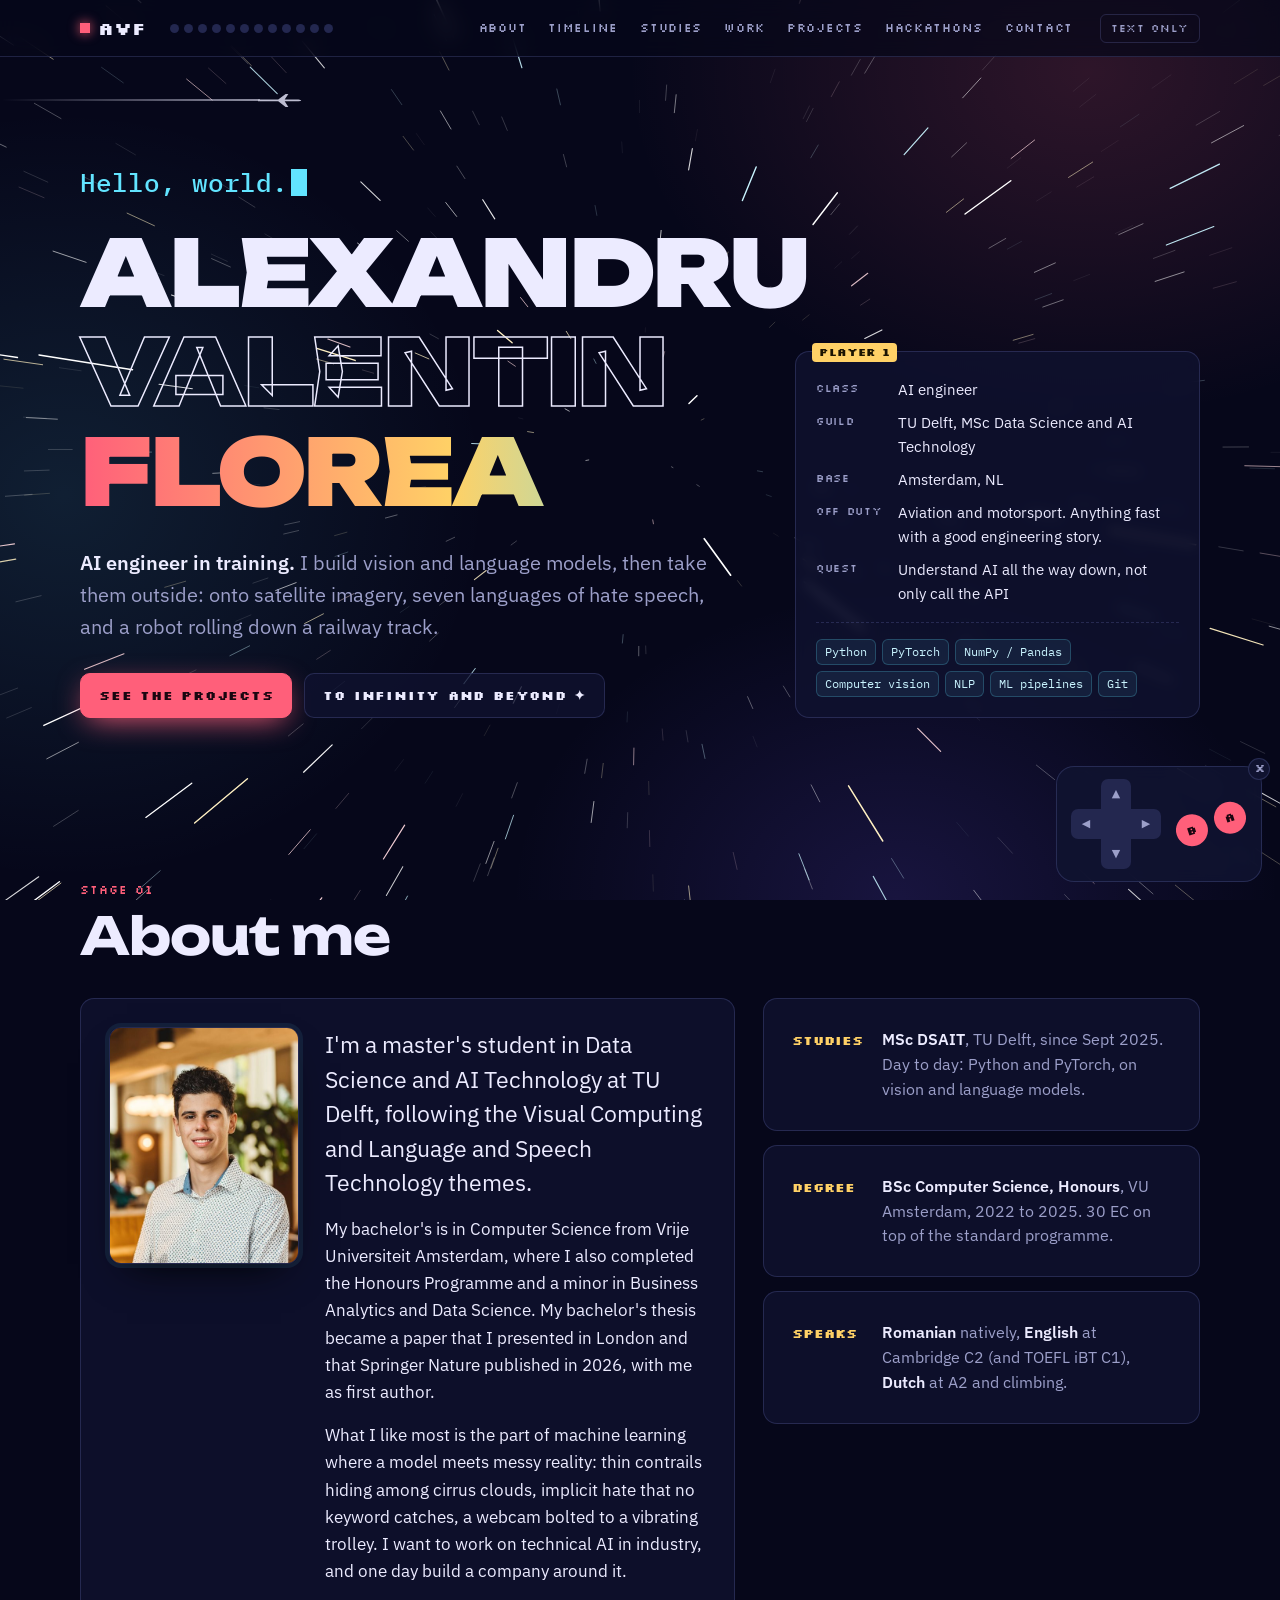
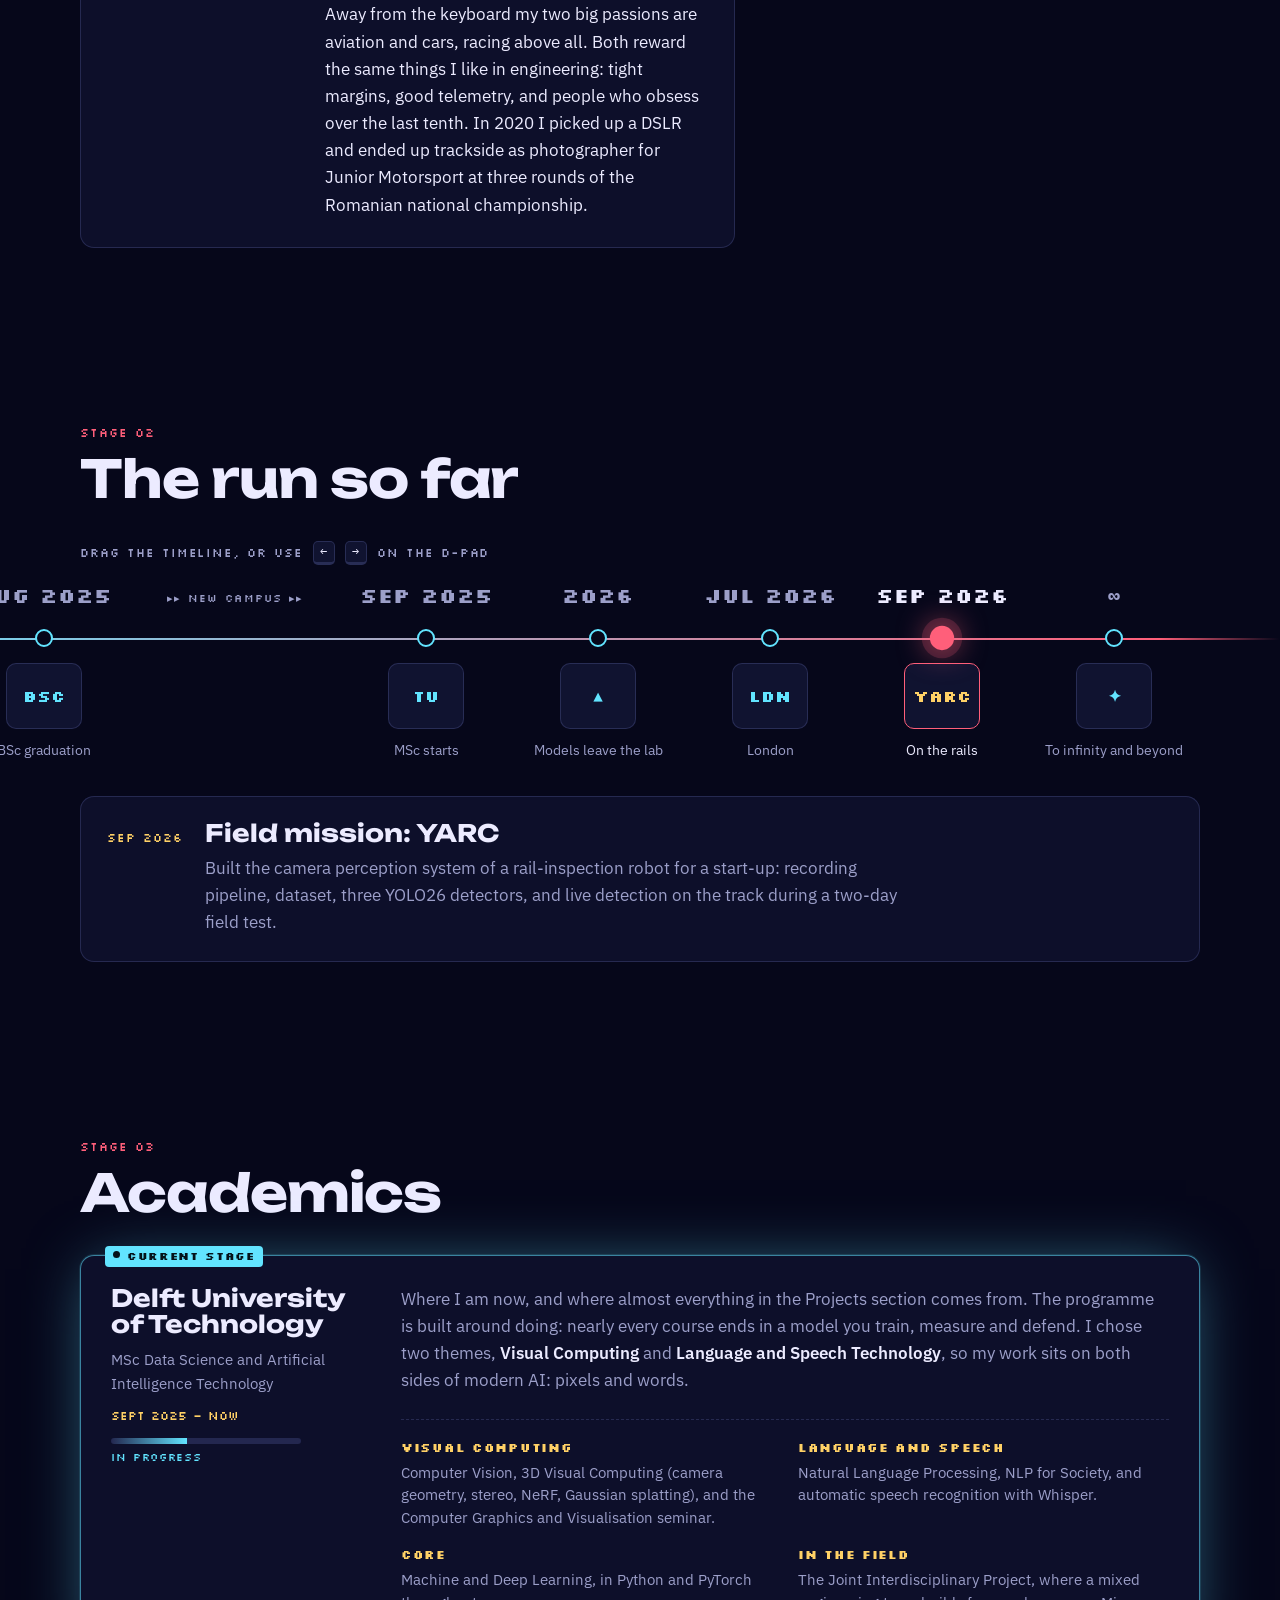
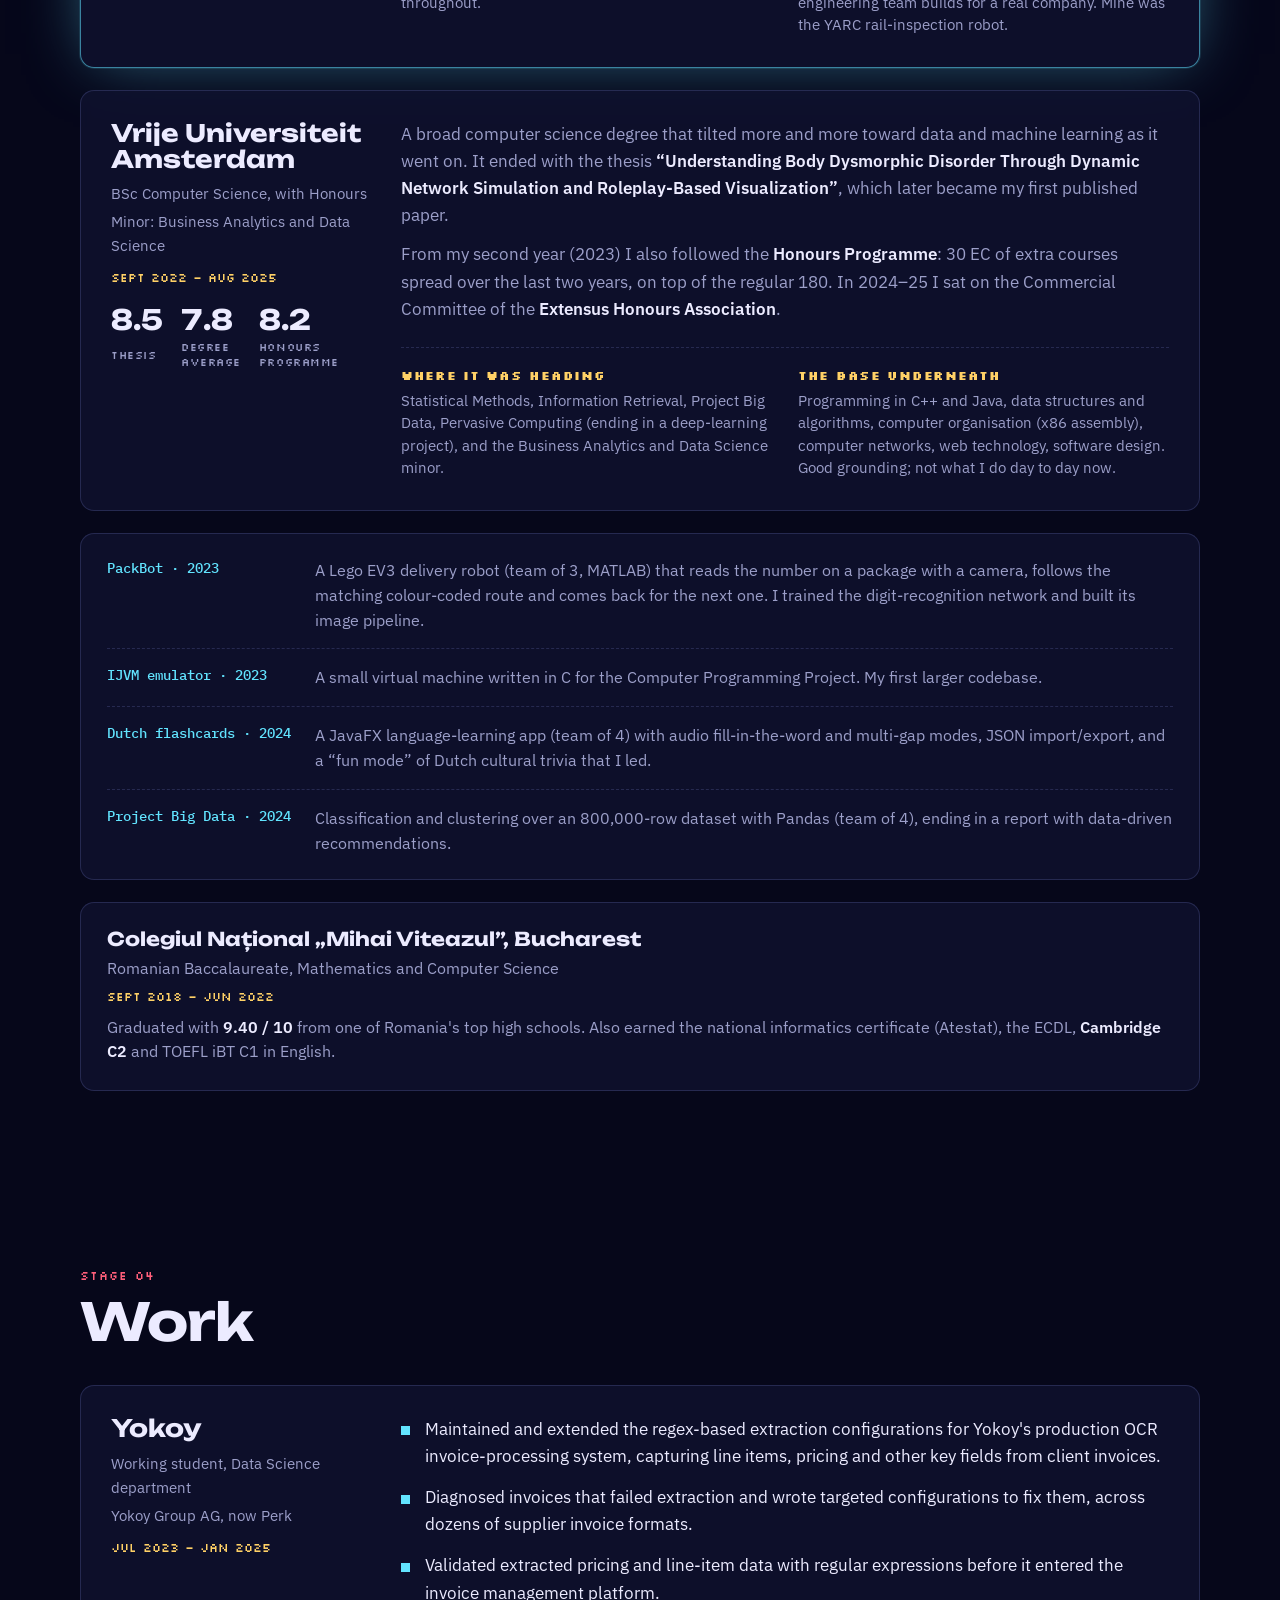
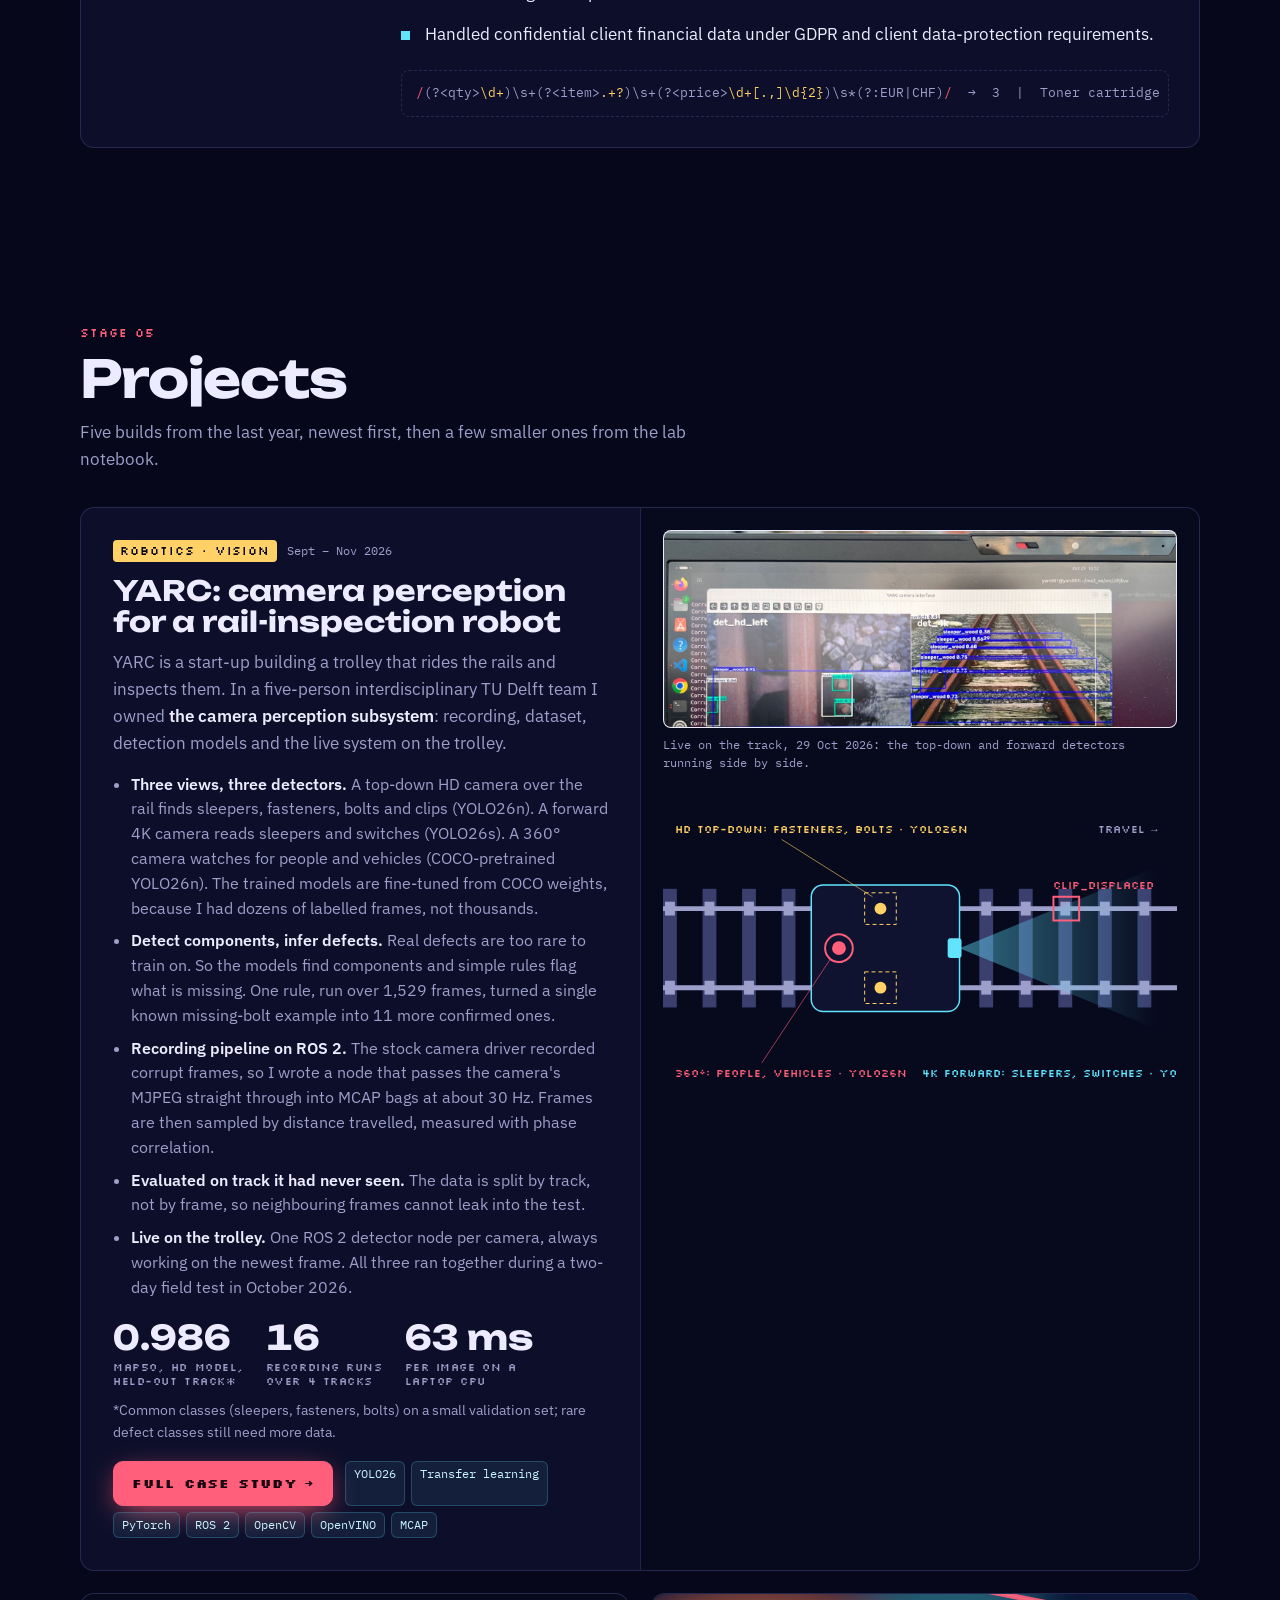
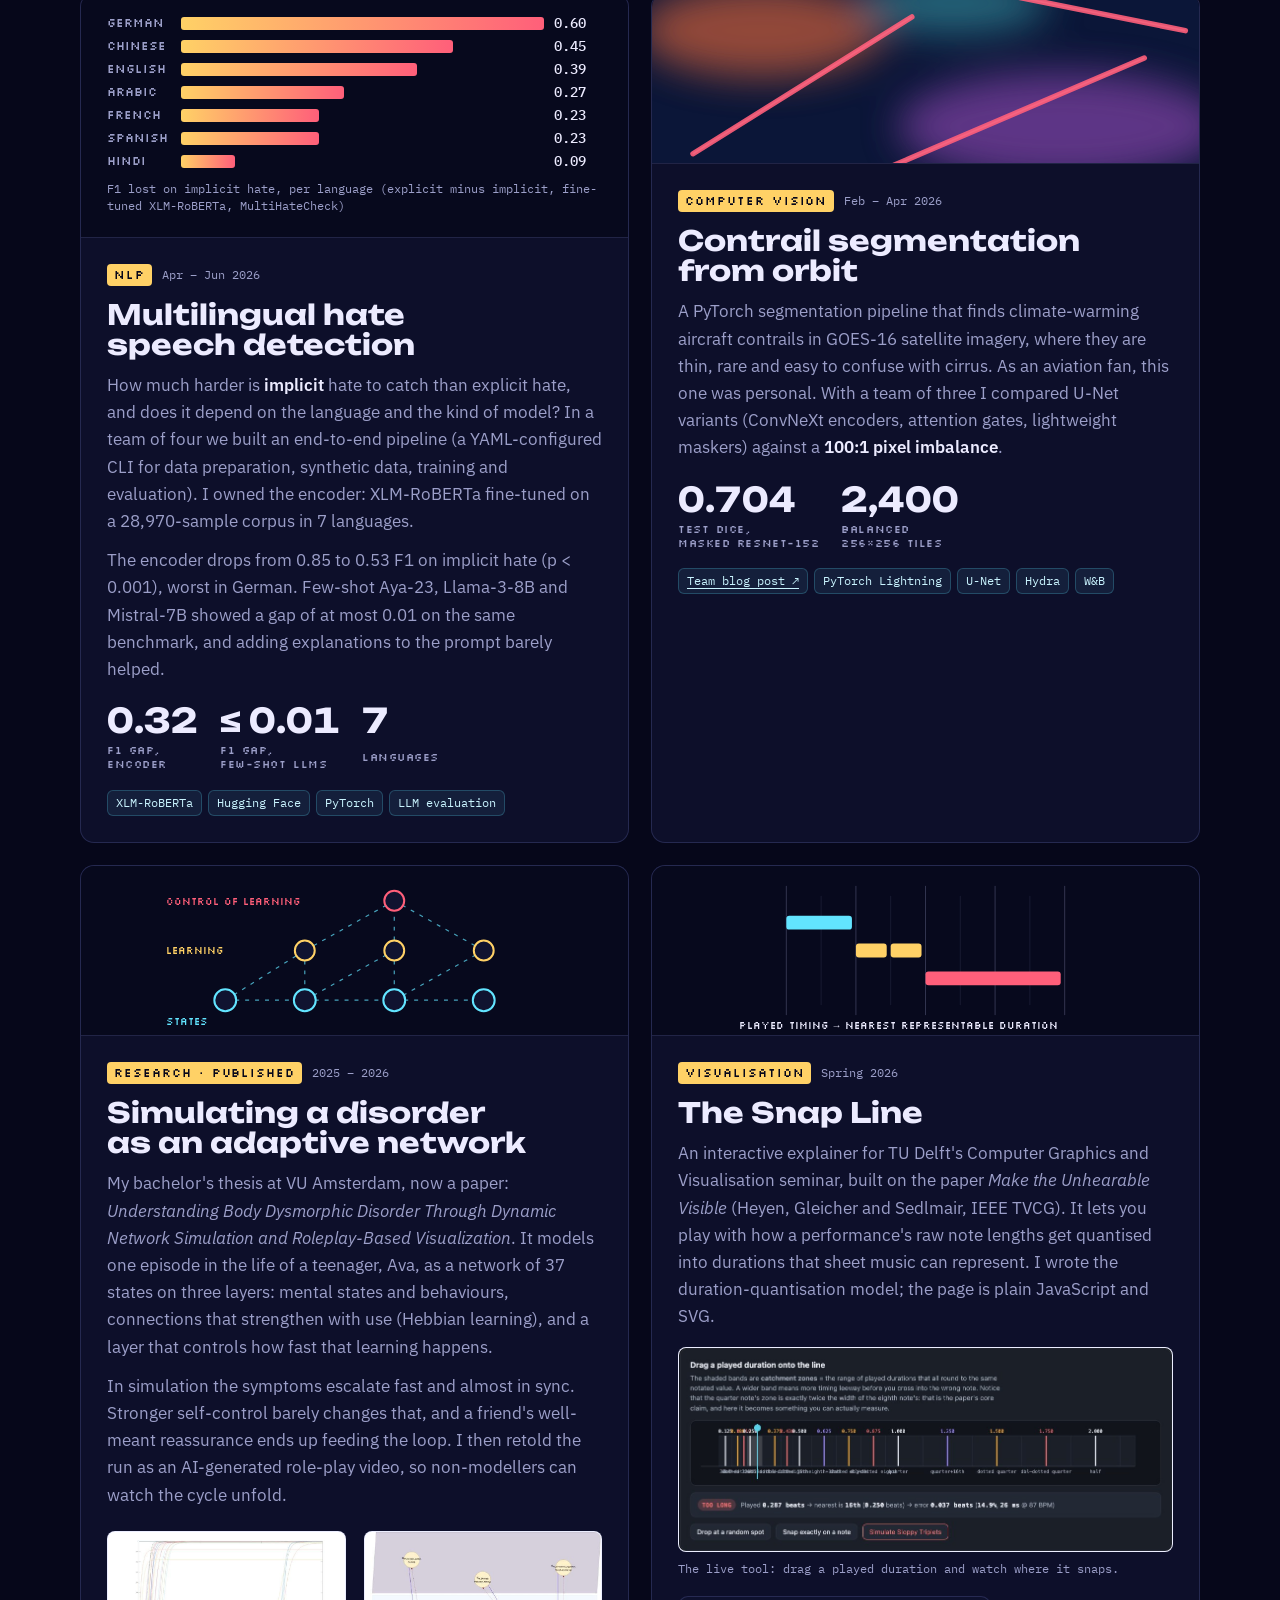
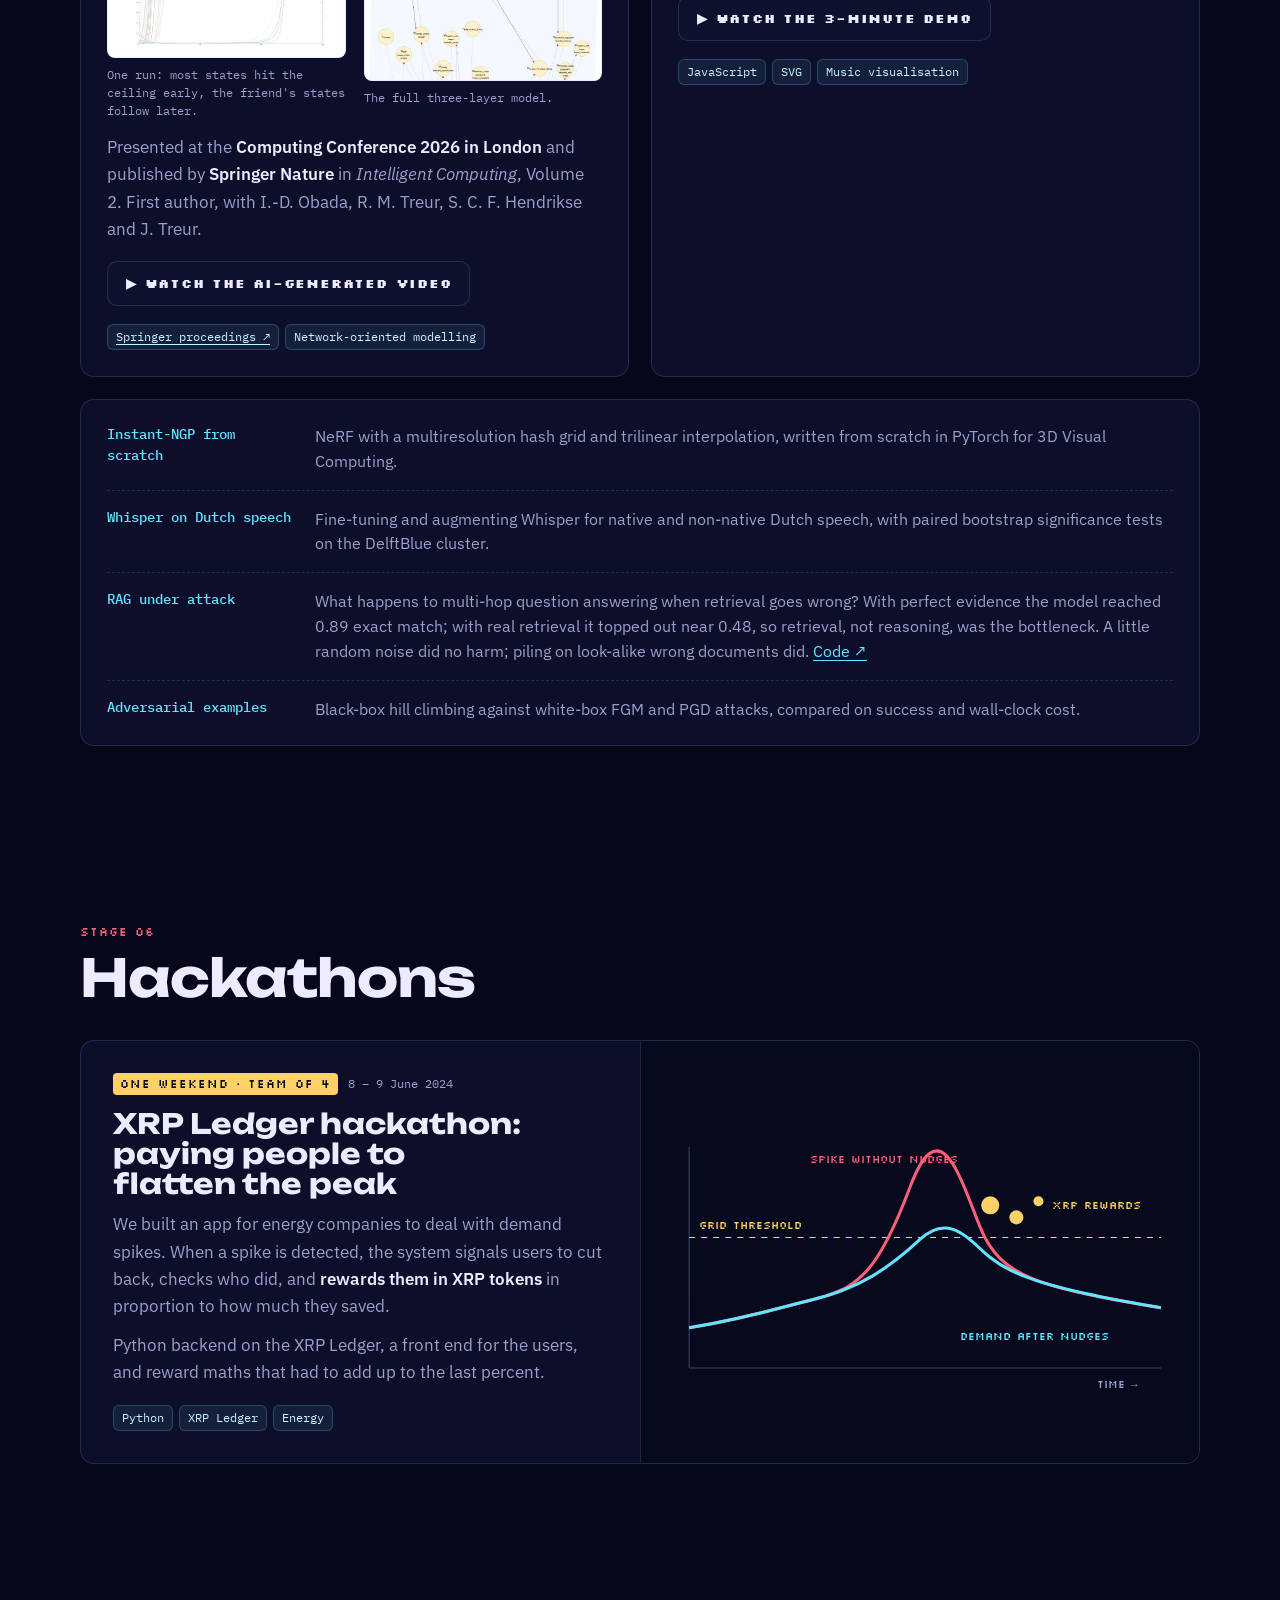
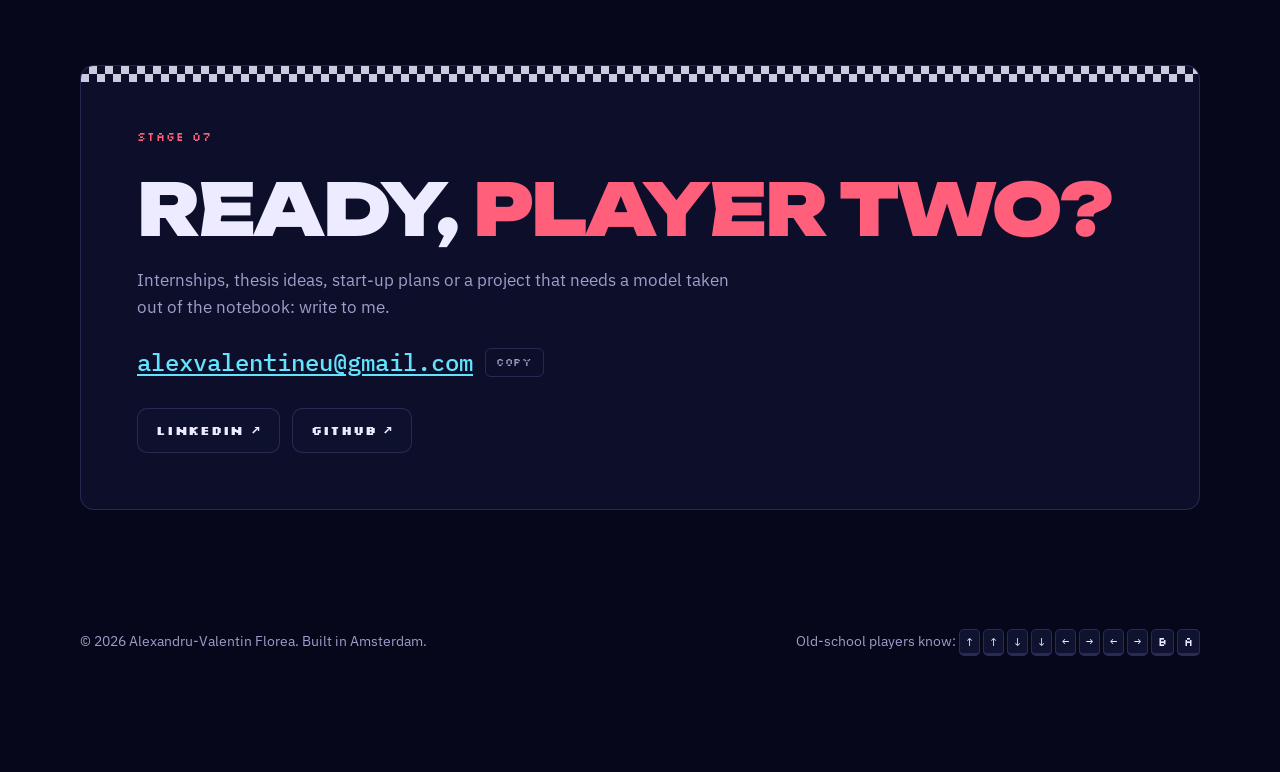
==== commit 0d720d3b: "Rename index-4.html to index.html" ====
--- a/index.html
+++ b/index.html
@@ -267,11 +267,20 @@
       </article>
 
       <article class="panel card proj">
-        <div class="viz real"><img class="shot" data-zoom data-full="img/snapline-full.jpg" src="img/snapline.jpg" width="999" height="412" alt="Screenshot of The Snap Line: a played duration dragged along a line of representable note values, with its rounding error shown below"></div>
+        <div class="viz">
+          <svg viewBox="0 0 400 170" role="img" aria-label="Notes snapping onto a rhythmic grid">
+            <g stroke="#9c9fc9" stroke-opacity=".3"><path d="M60 20V150M130 20V150M200 20V150M270 20V150M340 20V150"/></g>
+            <g stroke="#9c9fc9" stroke-opacity=".12"><path d="M95 30V140M165 30V140M235 30V140M305 30V140"/></g>
+            <g fill="#62e4ff"><rect class="snap" style="--off:13px" x="60" y="50" width="66" height="14" rx="3"/><rect class="snap" style="--off:-9px" x="130" y="78" width="31" height="14" rx="3" fill="#ffd166"/><rect class="snap" style="--off:11px" x="165" y="78" width="31" height="14" rx="3" fill="#ffd166"/><rect class="snap" style="--off:-14px" x="200" y="106" width="136" height="14" rx="3" fill="#ff5f7a"/></g>
+            <text x="12" y="164" font-family="Silkscreen,monospace" font-size="10" fill="#ecebff">played timing → nearest representable duration</text>
+          </svg>
+        </div>
         <div class="txt">
           <div class="kicker"><span class="hud">Visualisation</span><time>Spring 2026</time></div>
           <h3>The Snap Line</h3>
           <p>An interactive explainer for TU Delft's Computer Graphics and Visualisation seminar, built on the paper <i>Make the Unhearable Visible</i> (Heyen, Gleicher and Sedlmair, IEEE TVCG). It lets you play with how a performance's raw note lengths get quantised into durations that sheet music can represent. I wrote the duration-quantisation model; the page is plain JavaScript and SVG.</p>
+          <figure style="margin-top:16px"><img class="shot" data-zoom data-full="img/snapline-full.jpg" src="img/snapline.jpg" width="999" height="412" alt="Screenshot of The Snap Line: a played duration dragged along a line of representable note values, with its rounding error shown below"><figcaption>The live tool: drag a played duration and watch where it snaps.</figcaption></figure>
+          <div class="cta" style="margin-top:18px"><a class="btn" href="https://youtu.be/gYzAbaMeshI" target="_blank" rel="noopener">▶ Watch the 3-minute demo</a></div>
           <div class="tags"><span class="tag">JavaScript</span><span class="tag">SVG</span><span class="tag">Music visualisation</span></div>
         </div>
       </article>
--- a/style.css
+++ b/style.css
@@ -170,6 +170,7 @@
 .job ul{margin:0;padding:0;list-style:none;display:grid;gap:14px}
 .job li{padding-left:24px;position:relative}
 .job li::before{content:"";position:absolute;left:0;top:.62em;width:9px;height:9px;background:var(--cyan)}
+.job>*{min-width:0}
 .rx{font-family:var(--f-mono);font-size:13px;color:var(--dim);margin-top:22px;padding:12px 14px;border:1px dashed var(--line);border-radius:8px;overflow-x:auto;white-space:nowrap}
 .rx em{color:var(--coral);font-style:normal}.rx u{color:var(--gold);text-decoration:none}
 @media (max-width:760px){.job{grid-template-columns:1fr}}
@@ -213,6 +214,7 @@
 .log b{font:500 14px/1.5 var(--f-mono);color:var(--cyan)}
 .log span{color:var(--dim);font-size:15.5px}
 @media (max-width:640px){.log div{grid-template-columns:1fr;gap:4px}}
+.split>*,.figs>*,.grid>*,.about>*,.hero .wrap>*{min-width:0}
 
 /* svg animation */
 .sleepers{animation:roll 1.1s linear infinite}
